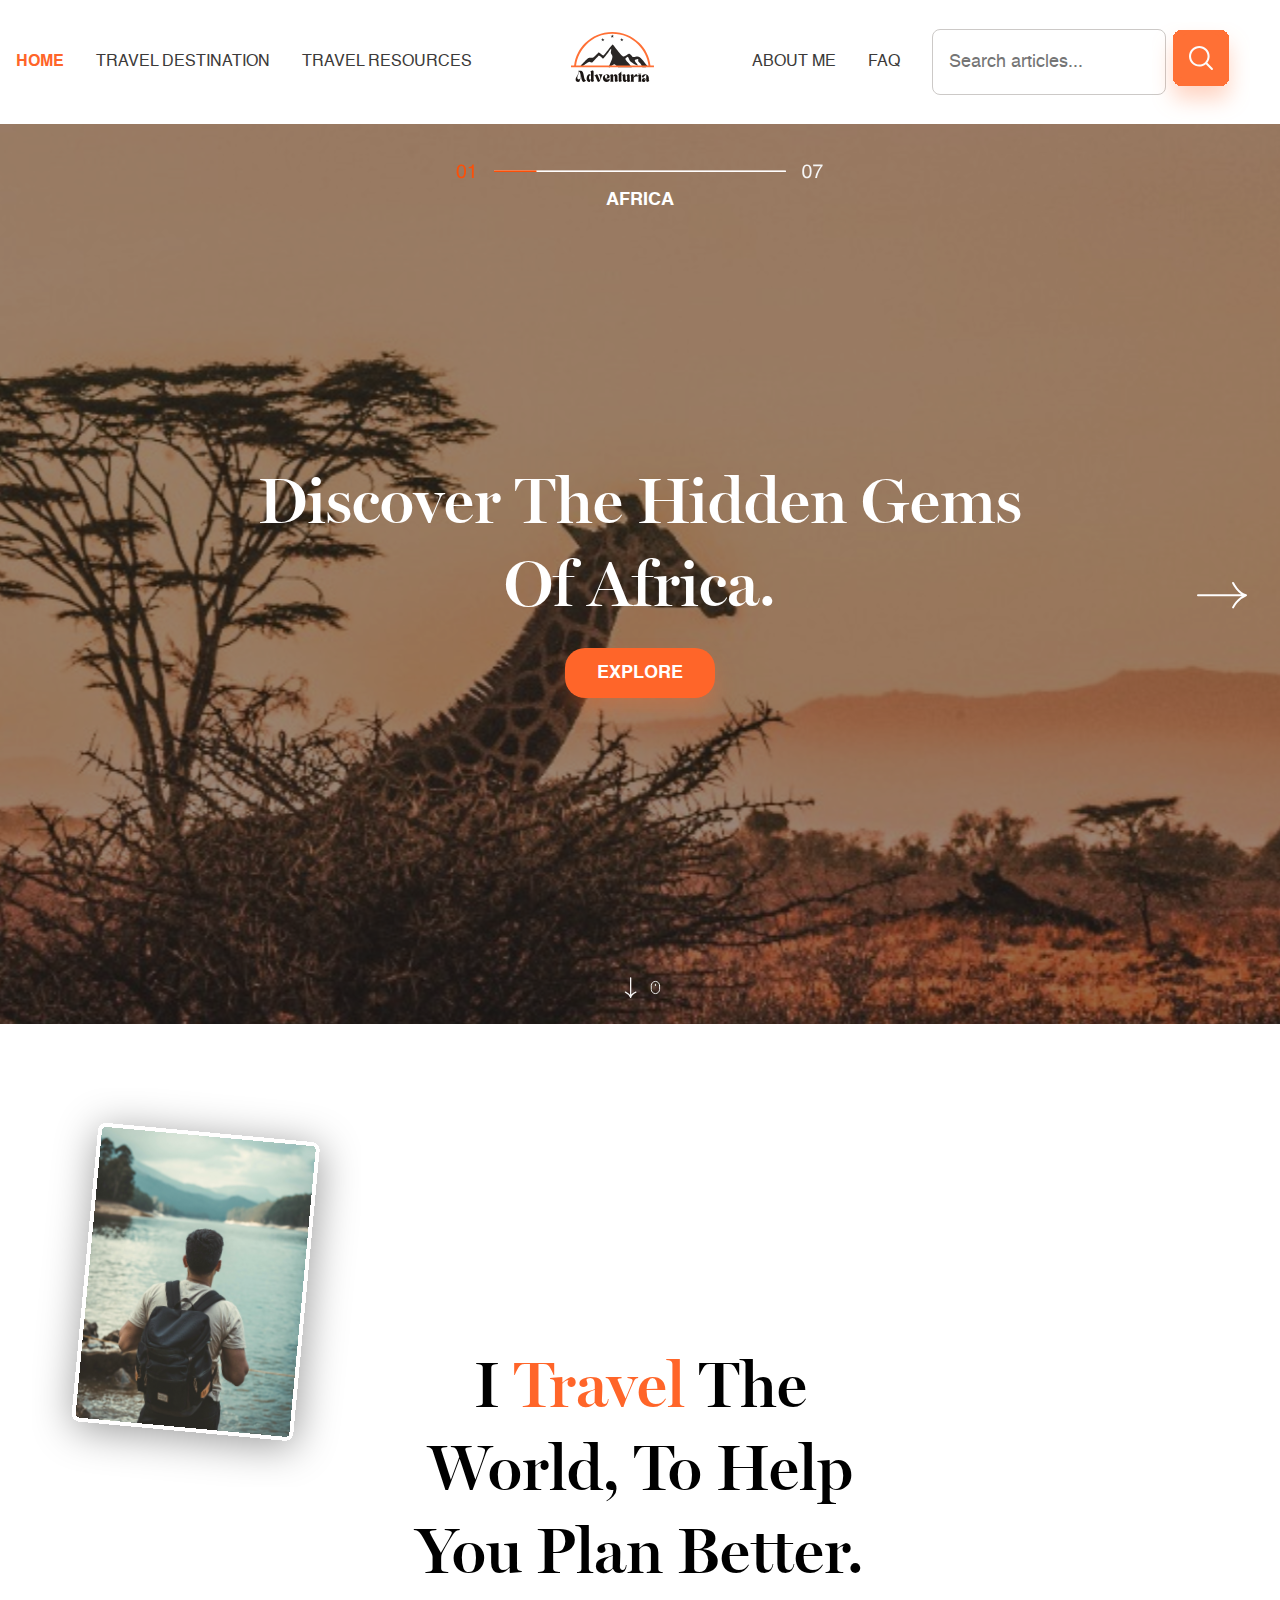
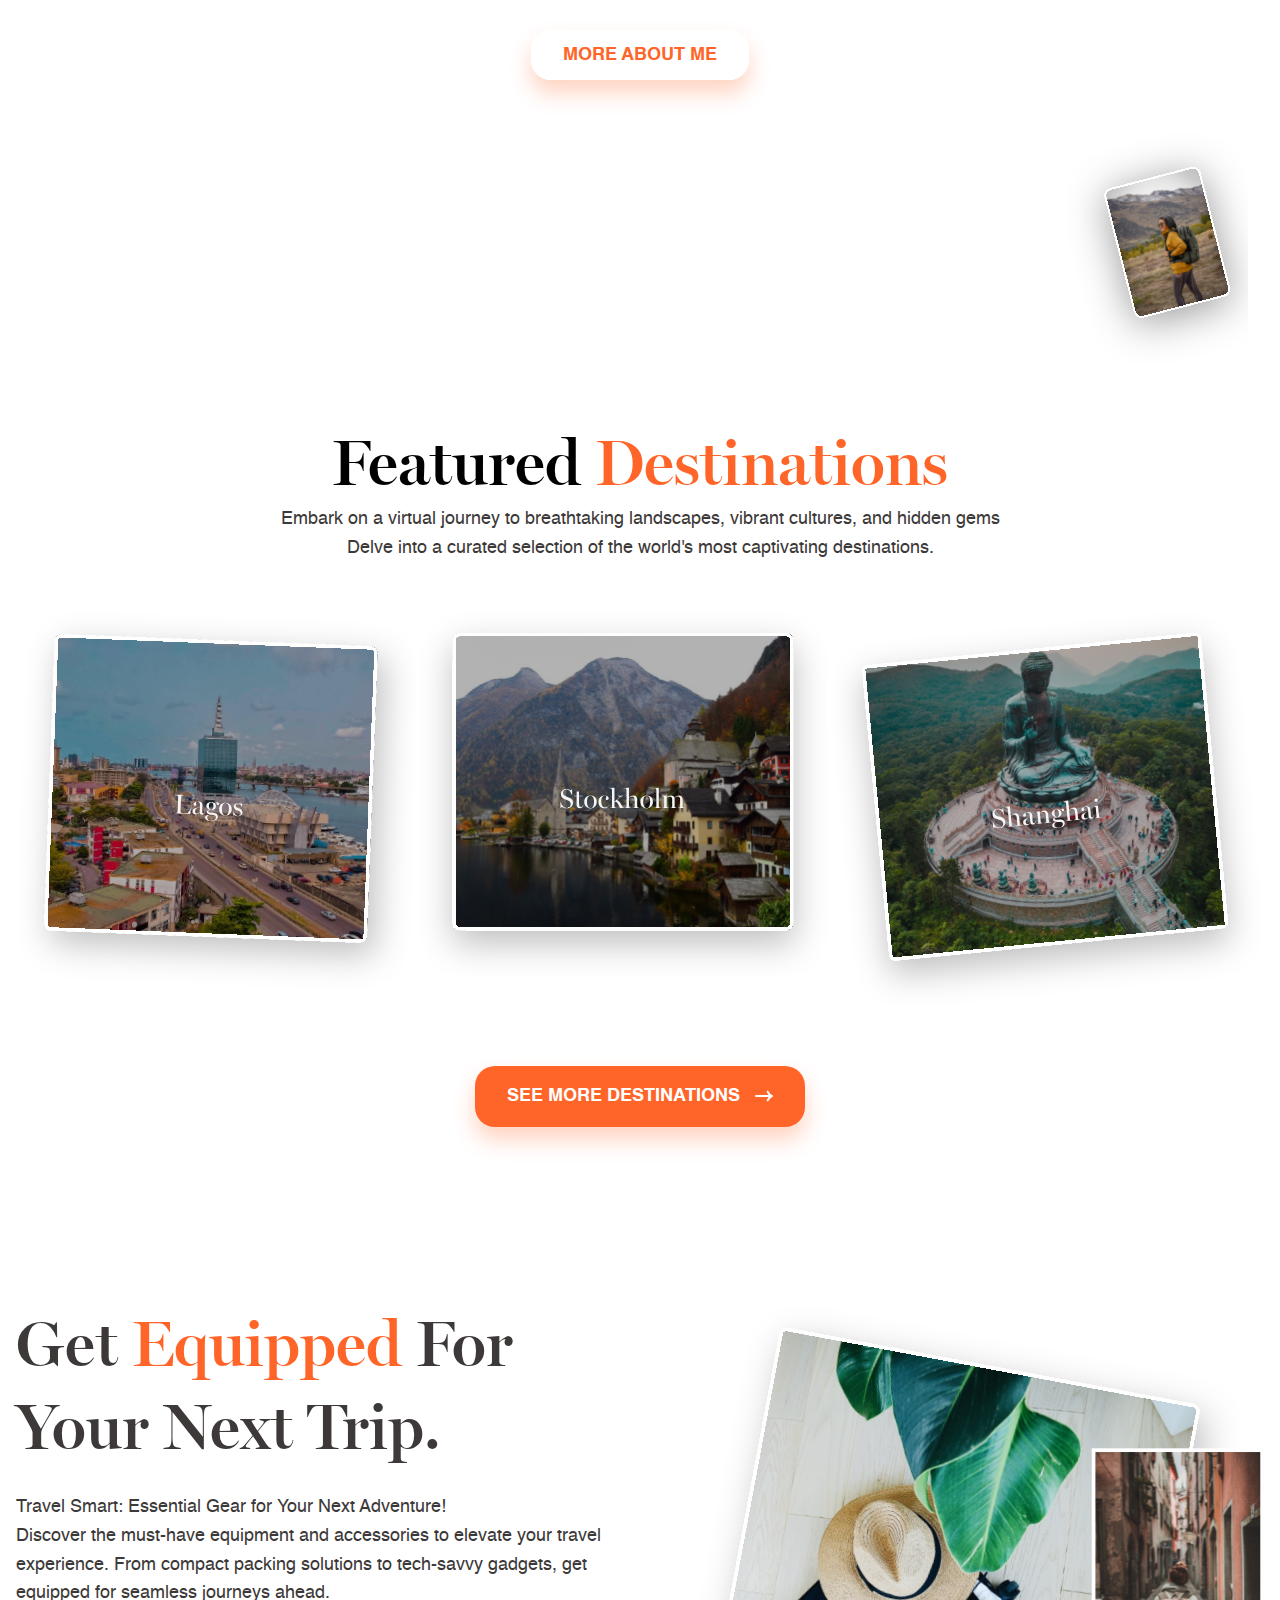
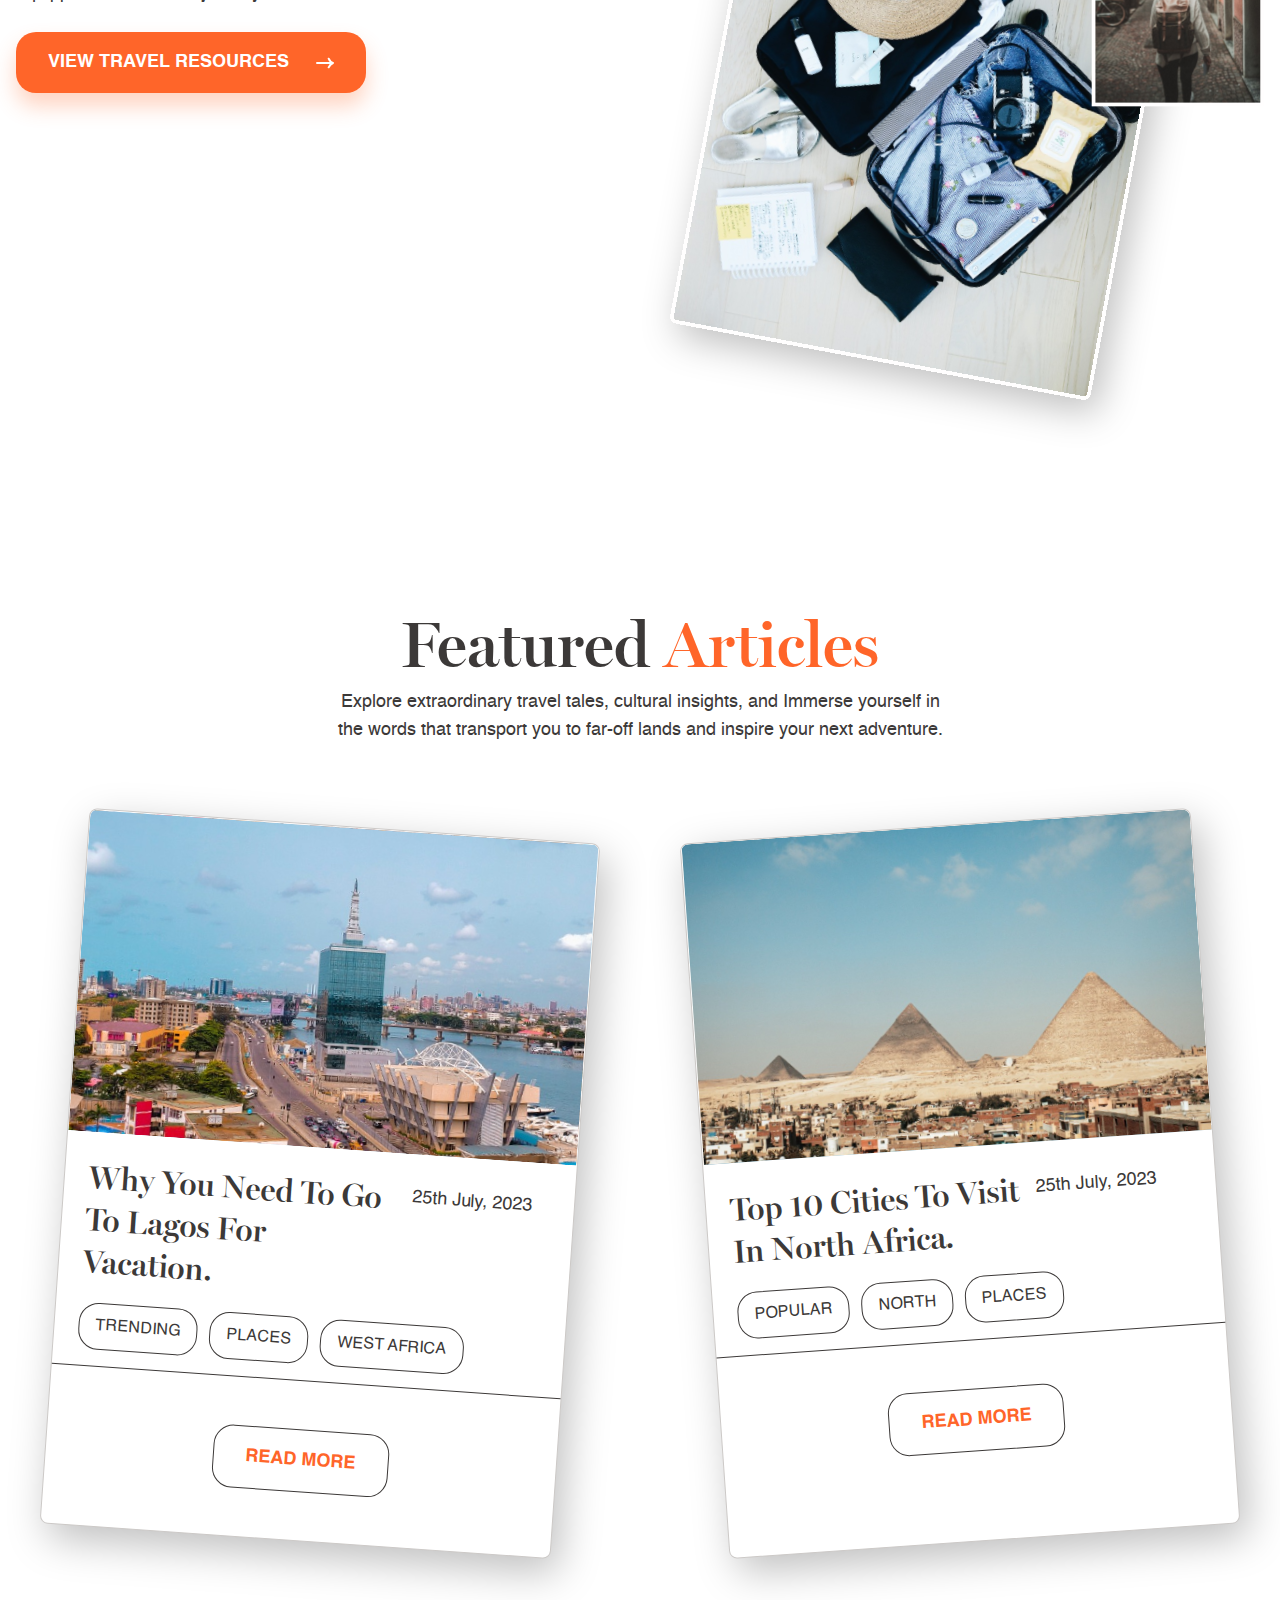
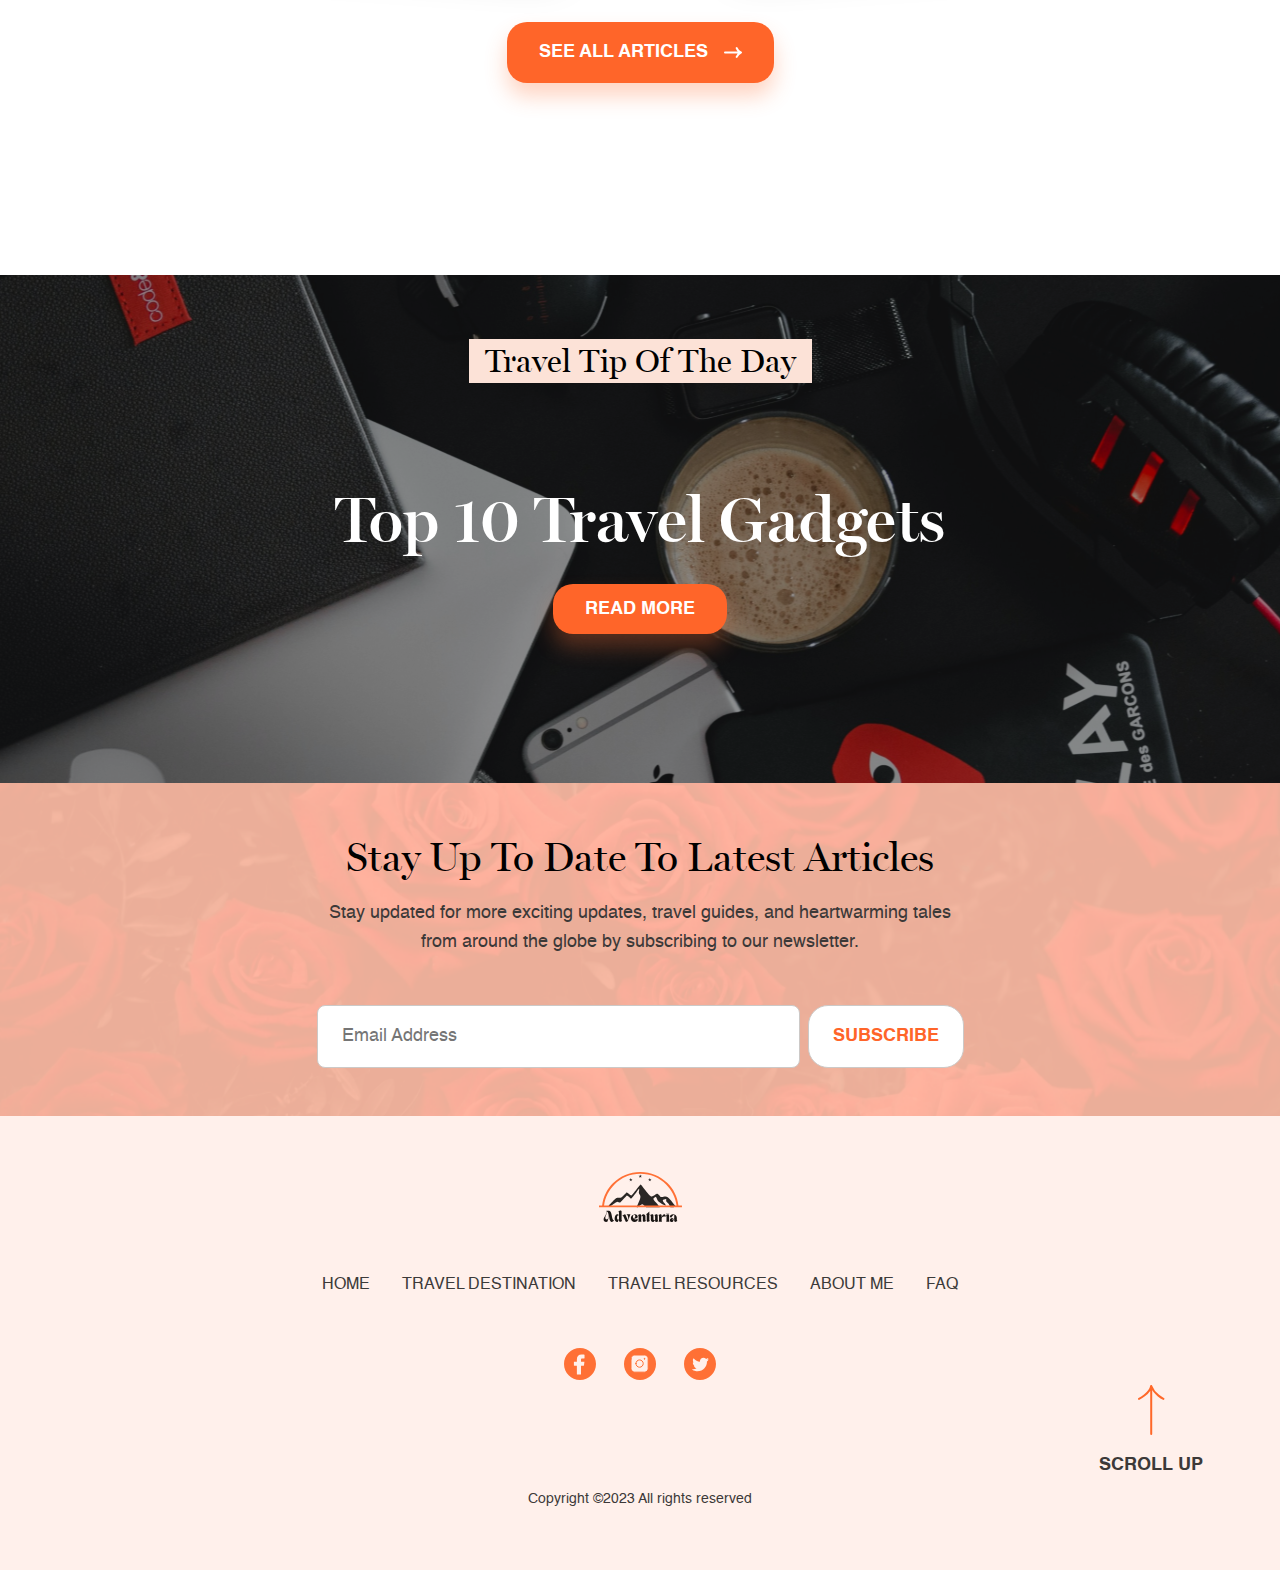
==== index.html @ 14002f9e "Add javascriot for mobile nav toggle functionality" ====
<!DOCTYPE html>
<html lang="en">

<head>
  <meta charset="UTF-8">
  <meta name="viewport" content="width=device-width, initial-scale=1.0">
  <title>Adventuria | Home</title>
  <link rel="shortcut icon" href="./images/adventuria-logo.svg" type="image/x-icon">
  <link rel="stylesheet" href="https://cdn.jsdelivr.net/npm/swiper@10/swiper-bundle.min.css" />
  <link rel="stylesheet" href="index.css">
</head>

<body>
  <header id="header" class="header">
    <div class="container">
      <nav class="header__nav flex" data-visible="false">
        <ul class="flex">
          <li>
            <a class="current" href="index.html">Home</a>
          </li>
          <li>
            <a href="destination.html">Travel Destination</a>
          </li>
          <li>
            <a href="resource.html">Travel Resources</a>
          </li>
        </ul>
        <div>
          <a href="index.html">
            <img src="./images/adventuria-logo.svg" alt="">
          </a>
        </div>
        <ul class="flex">
          <li>
            <a href="about-me.html">About Me</a>
          </li>
          <li>
            <a href="faq.html">Faq</a>
          </li>
          <form class="header__form flex">
            <input type="text" placeholder="Search articles...">
            <button>
              <img src="./images/search-icon.svg" alt="">
            </button>
          </form>
        </ul>
      </nav>
      <nav class="mobile-nav flex">
        <img src="./images/adventuria-logo.svg" alt="Adventuria logo">
        <ul>
          <li>
            <a class="current" href="index.html">Home</a>
          </li>
        </ul>
        <button class="mobile-nav__toggle" aria-expanded="false">
          <span></span>
          <span></span>
        </button>
      </nav>
    </div>
  </header>

  <main>
    <section class="hero">
      <div class="swiper mySwiper">
        <div class="swiper-wrapper">
          <div class="swiper-slide africa">
            <div class="container">
              <div class="progress-bar">
                <img src="./images/progress-bar-africa.svg" alt="">
                <p>Africa</p>
              </div>
              <div class="hero__text">
                <h1>Discover The Hidden Gems Of Africa.</h1>
                <a href="africa.html" class="btn">Explore</a>
              </div>
              <div class="mouse-scroll">
                <button>
                  <a href="#about"><img src="./images/mouse-scroll.svg" alt=""></a>
                </button>
              </div>
            </div>
          </div>
          <div class="swiper-slide europe">
            <div class="container">
              <div class="progress-bar">
                <img src="./images/progress-bar-europe.svg" alt="">
                <p>Europe</p>
              </div>
              <div class="hero__text">
                <h1>Immerse Yourself In the Beauty Of Europe.</h1>
                <a href="africa.html" class="btn">Explore</a>
              </div>
              <div class="mouse-scroll">
                <button>
                  <a href="#about"><img src="./images/mouse-scroll.svg" alt=""></a>
                </button>
              </div>
            </div>
          </div>
          <div class="swiper-slide asia">
            <div class="container">
              <div class="progress-bar">
                <img src="./images/progress-bar-asia.svg" alt="">
                <p>Asia</p>
              </div>
              <div class="hero__text">
                <h1>Unravel The Extravaganza Of Asia.</h1>
                <a href="africa.html" class="btn">Explore</a>
              </div>
              <div class="mouse-scroll">
                <button>
                  <a href="#about"><img src="./images/mouse-scroll.svg" alt=""></a>
                </button>
              </div>
            </div>
          </div>
          <div class="swiper-slide antartica">
            <div class="container">
              <div class="progress-bar">
                <img src="./images/progress-bar-antartica.svg" alt="">
                <p>Antartica</p>
              </div>
              <div class="hero__text">
                <h1>Explore Beyond The Ice Glaciers Of Antartica. </h1>
                <a href="africa.html" class="btn">Explore</a>
              </div>
              <div class="mouse-scroll">
                <button>
                  <a href="#about"><img src="./images/mouse-scroll.svg" alt=""></a>
                </button>
              </div>
            </div>
          </div>
          <div class="swiper-slide oceania">
            <div class="container">
              <div class="progress-bar">
                <img src="./images/progress-bar-oceania.svg" alt="">
                <p>Oceania</p>
              </div>
              <div class="hero__text">
                <h1>Oceania: Where Nature's Majesty Meets Indigenous Spirit</h1>
                <a href="africa.html" class="btn">Explore</a>
              </div>
              <div class="mouse-scroll">
                <button>
                  <a href="#about"><img src="./images/mouse-scroll.svg" alt=""></a>
                </button>
              </div>
            </div>
          </div>
          <div class="swiper-slide south-america">
            <div class="container">
              <div class="progress-bar">
                <img src="./images/progress-bar-south-america.svg" alt="">
                <p>South America</p>
              </div>
              <div class="hero__text">
                <h1>Relive The Ancient Legacies Of South America.</h1>
                <a href="africa.html" class="btn">Explore</a>
              </div>
              <div class="mouse-scroll">
                <button>
                  <a href="#about"><img src="./images/mouse-scroll.svg" alt=""></a>
                </button>
              </div>
            </div>
          </div>
          <div class="swiper-slide north-america">
            <div class="container">
              <div class="progress-bar">
                <img src="./images/progress-bar-north-america.svg" alt="">
                <p>North America</p>
              </div>
              <div class="hero__text">
                <h1>North America: Where Dreams Take Flight</h1>
                <a href="africa.html" class="btn">Explore</a>
              </div>
              <div class="mouse-scroll">
                <button>
                  <a href="#about"><img src="./images/mouse-scroll.svg" alt=""></a>
                </button>
              </div>
            </div>
          </div>
        </div>
        <div class="swiper-button-next">
          <picture>
            <source media='(max-width: 768px)'
                    srcset='./images/swiper-next-mobile.svg'/>
            <img src='./images/swiper-next.svg'/>
          </picture>
        </div>
        <div class="swiper-button-prev">
          <picture>
            <source media='(max-width: 768px)'
                    srcset='./images/swiper-previous-mobile.svg'/>
            <img src='./images/swiper-previous.svg'/>
          </picture>
        </div>
      </div>
    </section>

    <section class="shared-bg">
      <section id="about" class="about">
        <div class="container">
          <div class="about__text">
            <h2 class="fs-xlarge">I <span class="clr-primary">Travel</span> The World, To Help You Plan Better.</h2>
            <a class="about__button" href="about-me.html">More About Me</a>
          </div>
          <div class="about__img">
            <picture class="traveler-boy">
              <source media='(max-width: 768px)'
                      srcset='./images/traveler-boy-mobile.svg'/>
              <img src='./images/traveler-boy.svg'/>
            </picture>
            <picture class="traveler-girl">
              <source media='(max-width: 768px)'
                      srcset='./images/traveler-girl-mobile.svg'/>
              <img src='./images/traveler-girl-mobile.svg'/>
            </picture>
          </div>
        </div>
      </section>

      <section class="destinations">
        <div class="container">
          <div class="destinations__text">
            <h2>Featured <span class="clr-primary">Destinations</span></h2>
            <p>Embark on a virtual journey to breathtaking landscapes, vibrant cultures, and hidden gems<br>Delve into a curated selection of the world's most captivating destinations.</p>
          </div>
          <div class="destinations__images flex">
            <a href="#"><img src="./images/lagos-destination.svg" alt="Lagos"></a>
            <a href="#"><img src="./images/stockholm-destination.svg" alt="Stockholm"></a>
            <a href="#"><img src="./images/shanghai-destination.svg" alt="Shanghai"></a>
          </div>
          <a href="destination.html" class="btn destinations__btn flex">
            <span>See More Destinations</span>
            <img src="./images/arrow-icon.svg" alt="">
          </a>
        </div>
      </section>

      <section class="resources">
        <div class="container grid">
          <div class="resources__text">
            <h2>Get <span class="clr-primary">Equipped</span> For Your Next Trip.</h2>
            <p>Travel Smart: Essential Gear for Your Next Adventure!<br>Discover the must-have equipment and accessories to elevate your travel experience. From compact packing solutions to tech-savvy gadgets, get equipped for seamless journeys ahead.</p>
            <a href="resource.html" class="btn resources__btn flex">
              <span>View Travel Resources</span>
              <img src="./images/arrow-icon.svg" alt="">
            </a>
          </div>
          <picture class="resources__image">
            <source media='(max-width: 768px)'
                    srcset='./images/travel-resources-mobile.svg'/>
            <img src='./images/travel-resources-desktop.svg'/>
          </picture>
        </div>
      </section>
      
      <section class="featured-articles">
        <div class="container">
          <div class="featured-articles__text">
            <h2 class="fs-xlarge">Featured <span class="clr-primary">Articles</span></h2>
            <p>Explore extraordinary travel tales, cultural insights, and Immerse yourself in the words that transport you to far-off lands and inspire your next adventure.</p>
          </div>
          <div class="featured-articles__articles flex">
            <article class="featured-article">
              <img src="./images/articles-lagos.svg" alt="">
              <div class="featured-article__text">
                <div class="featured-article__title flex">
                  <h3 class="fs-medium">Why You Need To Go To Lagos For Vacation.</h3>
                  <p>25th July, 2023</p>
                </div>
                <div class="featured-article__tags flex">
                  <p>Trending</p>
                  <p>Places</p>
                  <p>West Africa</p>
                </div>
              </div>
              <a href="article.html" class="btn featured-article__btn">Read More</a>
            </article>
            <article class="featured-article">
              <img src="./images/articles-north-africa.svg" alt="">
              <div class="featured-article__text">
                <div class="featured-article__title flex">
                  <h3 class="fs-medium">Top 10 Cities To Visit In North Africa.</h3>
                  <p>25th July, 2023</p>
                </div>
                <div class="featured-article__tags flex">
                  <p>Popular</p>
                  <p>North</p>
                  <p>Places</p>
                </div>
              </div>
              <a href="article.html" class="btn featured-article__btn">Read More</a>
            </article>
          </div>
          <div>
            <a href="africa.html" class="btn featured-articles__btn flex">
              <span>See All Articles</span>
              <img src="./images/arrow-icon.svg" alt="">
            </a>
          </div>
        </div>
      </section>

      <section class="travel-tips">
        <div class="container grid">
          <p class="travel-tips__callout">Travel Tip Of The Day</p>
          <div class="travel-tips__text">
            <h2 class="fs-xlarge">Top 10 Travel Gadgets</h2>
            <a href="article.html" class="btn travel-tips__btn">Read More</a>
          </div>
        </div>
      </section>
    </section>
  </main>

  <footer>
    <section class="subscribe">
      <div class="container">
        <div class="subscribe__text">
          <h2>Stay Up To Date To Latest Articles</h2>
          <p>Stay updated for more exciting updates, travel guides, and heartwarming tales from around the globe by subscribing to our newsletter.</p>
        </div>
        <form class="subscribe__form flex">
          <input type="text" placeholder="Email Address">
          <button type="submit">Subscribe</button>
        </form>
      </div>
    </section>
    <section class="footer">
      <div class="container">
        <img src="./images/adventuria-logo.svg" alt="">
        <nav class="footer__nav">
          <ul class="flex">
            <li>
              <a href="index.html">Home</a>
            </li>
            <li>
              <a href="destination.html">Travel Destination</a>
            </li>
            <li>
              <a href="resource.html">Travel Resources</a>
            </li>
            <li>
              <a href="about-me.html">About Me</a>
            </li>
            <li>
              <a href="faq.html">Faq</a>
            </li>
          </ul>
        </nav>
        <div class="footer__icons flex">
          <a target="_blank" href="https://facebook.com">
            <img src="./images/facebook-icon.svg" alt="">
          </a>
          <a target="_blank" href="https://instagram.com">
            <img src="./images/instagram-icon.svg" alt="">
          </a>
          <a target="_blank" href="https://twitter.com">
            <img src="./images/twitter-icon.svg" alt="">
          </a>
        </div>
        <p class="copyright">Copyright ©2023 All rights reserved</p>
        <div class="scroll-up">
          <a href="#header">
            <img src="./images/scroll-up-arrow.svg" alt="Scroll Up Arrow Icon">
            <p>Scroll Up</p>
          </a>
        </div>
      </div>
    </section>
  </footer>

  <script src="script.js"></script>
  <!-- Swiper JS -->
  <script src="https://cdn.jsdelivr.net/npm/swiper@10/swiper-bundle.min.js"></script>

  <!-- Initialize Swiper -->
  <script>
    const swiper = new Swiper(".mySwiper", {
      navigation: {
        nextEl: ".swiper-button-next",
        prevEl: ".swiper-button-prev",
      },
    });
  </script>
</body>

</html>
---- index.css ----
@import url(./font.css);

:root {
  --fs-xlarge: 4rem;
  --fs-large: 2.5rem;
  --fs-medium: 2rem;
  --fs-normal: 1.125rem;
  --fs-small: 1rem;
}

@media (max-width: 50em) {
  :root {
    --fs-xlarge: 2.5rem;
    --fs-large: 2rem;
    --fs-medium: 1.5rem;
    --fs-normal: 1rem;
    --fs-small: .875rem;
  }
}

*,
*::after,
*::before {
  box-sizing: border-box;
  margin: 0;
  padding: 0;
}

img,
picture,
source,
svg {
  max-width: 100%;
}

input,
button,
textarea,
select {
  font: inherit;
}

html {
  scroll-behavior: smooth;
}

button {
  border: 0;
  outline: none;
  cursor: pointer;
}

body {
  font-family: "Helvetica", sans-serif;
  font-weight: 400;
  font-size: var(--fs-normal);
  line-height: 160%;
  color: #3C3938;
  overflow-x: hidden;
}

h1,
h2,
h3 {
  font-family: "Miller", serif;
  font-weight: 500;
  line-height: 130%;
}

h1 {
  text-align: center;
  color: white;
  font-size: var(--fs-xlarge);
}

/* Utilities */
.flex {
  display: flex;
}

.grid {
  display: grid;
}

.container {
  max-width: min(1275px, 100% - 2rem);
  margin-inline: auto;
}

.fs-small {
  font-size: var(--fs-small);
}

.fs-normal {
  font-size: var(--fs-normal);
}

.fs-medium {
  font-size: var(--fs-medium);
}

.fs-large {
  font-size: var(--fs-large);
}

.fs-xlarge {
  font-size: var(--fs-xlarge);
}

.clr-primary {
  color: hsla(17, 100%, 58%, 1);
}

.btn {
  border: 0;
  outline: none;
  color: inherit;
  cursor: pointer;
  text-decoration: none;
  text-transform: uppercase;
  font-weight: 700;
  font-size: var(--fs-normal);
  border-radius: 1.25rem;
  padding: 1rem 2rem;
  box-shadow: 0px 13px 21px 0px rgba(255, 112, 53, 0.30);
}

/* Header */
.header {
  padding-block: .5rem;
  text-transform: uppercase;
}

.header__nav {
  justify-content: space-between;
  align-items: center;
}

.header__nav li {
  list-style: none;
}

.header__nav a {
  font-size: 1rem;
  text-decoration: none;
  color: hsla(15, 3%, 23%, 1);
}

.header__nav a.current {
  font-weight: bold;
  color: hsla(17, 100%, 58%, 1)
}

.header__nav ul {
  gap: 2rem;
}

.header__nav img {
  max-width: fit-content;
}

.header .flex {
  align-items: center;
}

.header__form input {
  outline: none;
  border: 1px solid #CCC9C7 ;
  border-radius: .5rem;
  padding: 1.1rem 1rem;
}

.header__form button {
  position: relative;
  top: .85rem;
  left: -0.85rem;
  border: 0;
  outline: none;
  background: transparent;
}

.mobile-nav {
  display: none;
  padding-block: 1rem;
  justify-content: space-between;
}

.mobile-nav img {
  width: 3.5rem;
}

.mobile-nav li {
  list-style: none;
}

.mobile-nav a {
  font-size: 1rem;
  text-decoration: none;
  color: hsla(15, 3%, 23%, 1);
}

.mobile-nav a.current {
  font-weight: bold;
  color: hsla(17, 100%, 58%, 1)
}

.mobile-nav__toggle {
  border: 0;
  outline: none;
  background: none;
}

.mobile-nav__toggle span {
  display: block;
  width: 2rem;
  height: .2rem;
  border-radius: .5rem;
  background-color: #1B1614;
}

.mobile-nav__toggle span:nth-child(1) {
  margin-bottom: .5rem;
}

.mobile-nav__toggle[aria-expanded="true"] span:nth-child(1) {
  transform: rotate(45deg) translate(5px, 7px);
}

.mobile-nav__toggle[aria-expanded="true"] span:nth-child(2) {
  transform: rotate(-45deg) translate(2px, -3px);
}

@media (max-width: 69em) {
  .header__form img{
    display: none;
  }
}

@media (max-width: 64em) {
  .header__nav {
    display: none;
  }

  .mobile-nav {
    display: flex;
  }
}

/* Hero */
/* Swiper */
.swiper {
  position: relative;
  width: 100%;
  height: 100vh;
  height: 100svh;
}

.swiper-slide {
  text-align: center;
  font-size: 18px;
  background: #fff;
  display: flex;
  justify-content: center;
  align-items: center;
}

.swiper-slide img {
  display: block;
  width: 100%;
  height: 100%;
  object-fit: cover;
}

.swiper-button-next,
.swiper-button-prev {
  width: 6rem;
  height: 6rem;
  display: flex;
  justify-content: center;
  align-items: center;
}

.swiper-button-next::after,
.swiper-button-prev::after {
  display: none;
}

.swiper-button-disabled {
  display: none !important;
}

.swiper-slide .container {
  padding-inline: 10%;
}

.swiper .progress-bar {
  position: absolute;
  width: 23rem;
  top: 2rem;
  left: 0;
  right: 0;
  margin: 0 auto;
  font-weight: 600;
  text-align: center;
  text-transform: uppercase;
  color: white;
}

.mouse-scroll {
  position: absolute;
  width: 3.8rem;
  bottom: 1rem;
  left: 0;
  right: 0;
  margin: 0 auto;
}

.mouse-scroll button {
  border: 0;
  outline: none;
  background: none;
}

.hero .swiper-slide {
  display: grid;
  justify-content: center;
  background-repeat: no-repeat;
  background-position: center;
  background-size: cover;
}

.hero .africa {
  background-image: url("./images/hero-africa-bg.svg");
}

.hero .europe {
  background-image: url("./images/hero-europe-bg.svg");
}

.hero .asia {
  background-image: url("./images/hero-asia-bg.svg");
}

.hero .antartica {
  background-image: url("./images/hero-antartica-bg.svg");
}

.hero .oceania {
  background-image: url("./images/hero-oceania-bg.svg");
}

.hero .south-america {
  background-image: url("./images/hero-south-america-bg.svg");
}

.hero .north-america {
  background-image: url("./images/hero-north-america-bg.svg");
}

.hero__text > *:not(:last-child) {
  margin-bottom: 2rem;
}

.hero__text a {
  text-transform: uppercase;
  font-weight: 700;
  font-size: var(--fs-normal);
  border-radius: 1.25rem;
  padding: 1rem 2rem;
  box-shadow: 0px 13px 21px 0px rgba(255, 112, 53, 0.30);
  color: white;
  background-color: hsla(17, 100%, 58%, 1);
}

@media (max-width: 50em) {
  .swiper-slide .container {
    padding-inline: 0;
  }

  .swiper-button-next,
  .swiper-button-prev {
    position: absolute;
    top: 80vh;
  }

  .swiper .progress-bar {
    width: 18rem;
  }
}

/* Shared BG */
.shared-bg {
  background-image: url("./images/shared-bg.svg");
  background-repeat: no-repeat;
  /* background-position: center; */
  background-size: cover;
}

/* About */
.about {
  position: relative;
  display: grid;
  place-items: center;
  padding-block: 20rem;
  padding-inline: 28%;
  text-align: center;
}

.about__text {
  position: relative;
  z-index: 10;
}

.about h2 {
  color: black;
  margin-bottom: 3rem;
}

.about__button {
  text-decoration: none;
  text-transform: uppercase;
  font-weight: 700;
  font-size: var(--fs-normal);
  border-radius: 1.25rem;
  padding: 1rem 2rem;
  box-shadow: 0px 13px 21px 0px rgba(255, 112, 53, 0.30);
  color: hsla(17, 100%, 58%, 1);
  background-color: white;
}

.traveler-boy,
.traveler-girl {
  position: absolute;
}

.traveler-boy {
  top: 4rem;
  left: 2rem;
}

.traveler-girl {
  bottom: 1rem;
  right: 2rem;
}

@media (max-width: 50em) {
  .about {
    padding-block: 13rem;
  }

  .about__button {
    font-size: .75rem;
  }
}

@media (max-width: 35em) {
  .about {
    padding-inline: 5%;
  }

  .traveler-boy {
    top: 21rem;
    left: .5rem;
  }

  .traveler-girl {
    bottom: .1rem;
  }
  
  .traveler-boy,
  .traveler-girl {
    width: 10rem;
  }
}

/* Destinations */
.destinations {
  padding-block: 2rem 10rem;
  text-align: center;
}

.destinations .container > *:not(:last-child){
  margin-bottom: 3rem;
}

.destinations__text h2 {
  font-size: var(--fs-xlarge);
  color: black;
}

.destinations__btn {
  justify-content: space-between;
  align-items: center;
  margin-inline: auto;
  width: 33ch;
  font-weight: 700;
  font-size: var(--fs-normal);
  border-radius: 1.25rem;
  padding: 1rem 2rem;
  box-shadow: 0px 13px 21px 0px rgba(255, 112, 53, 0.30);
  color: white;
  background-color: hsla(17, 100%, 58%, 1);
}

@media (max-width: 50em) {
  .destinations__images {
    flex-direction: column;
  }

  .destinations__btn {
    width: 38ch;
    font-size: .75rem;
  }
}

/* Travel Resources */
.resources {
  padding-block: 1rem 4rem;
}

.resources .container.grid {
  grid-template-columns: repeat(2, 1fr);
  justify-content: space-between;
}

.resources h2 {
  font-size: var(--fs-xlarge);
}

.resources__text > *:not(:last-child) {
  margin-bottom: 1.5rem;
}

.resources__btn {
  width: 35ch;
  justify-content: space-between;
  align-items: center;
  color: white;
  background-color: hsla(17, 100%, 58%, 1);
}

@media (max-width: 50em) {
  .resources {
    text-align: center;
  }

  .resources__btn {
    font-size: .75rem;
    width: 40ch;
    margin-inline: auto;
  }

  .resources .container.grid {
    grid-template-columns: 1fr;
  }
}

/* Travel Tips */
.travel-tips {
  padding-block: 4rem 10rem;
  text-align: center;
  color: white;
  background-image: url("./images/travel-tips-bg.svg");
  background-repeat: no-repeat;
  background-position: center;
  background-size: cover;
}

.travel-tips .container {
  gap: 6rem;
}

.travel-tips__text > *:not(:last-child) {
  padding-bottom: 2rem;
}

.travel-tips__btn {
  color: white;
  background-color: hsla(17, 100%, 58%, 1);
}

.travel-tips__callout {
  font-family: "Miller", serif;
  font-size: var(--fs-medium);
  width: fit-content;
  margin-inline: auto;
  padding: 0.5rem 1rem;
  color: black;
  background-color: #FCE2D7;
}

/* Featured Articles */
.featured-articles {
  margin-bottom: 12rem;
}

.featured-articles__text {
  text-align: center;
  padding-block: 5rem;
}

.featured-articles__text p {
  max-width: 62ch;
  margin-inline: auto;
}

.featured-articles__articles {
  gap: 2rem;
  flex-wrap: wrap;
  justify-content: space-around;
  margin-bottom: 5rem;
}

.featured-articles__btn {
  gap: 1rem;
  width: fit-content;
  margin-inline: auto;
  color: white;
  background-color: hsla(17, 100%, 58%, 1);
}

.featured-article {
  padding-bottom: 3rem;
  border-radius: .5rem;
  width: 32rem;
  min-width: 20.875rem;
  max-width: 56.25rem;
  background-color: white;
  border: 1px solid #CCC9C7;
  box-shadow: 8px 14px 40px 0px rgba(0, 0, 0, 0.25);
}

.featured-article:nth-child(1) {
  transform: rotate(4deg);
}

.featured-article:nth-child(2) {
  transform: rotate(-4deg);
}

.featured-article img {
  border-top-left-radius: inherit;
  border-top-right-radius: inherit;
}

.featured-article__text {
  padding: 1rem 1.5rem;
  margin-bottom: 3rem;
  border-bottom: 1px solid #3C3938;
}

.featured-article__title {
  justify-content: space-between;
  gap: 1rem;
}

.featured-article__title p {
  flex-basis: 60%;
}

.featured-article h3 {
  min-width: 9.375rem;
  max-width: 32.75rem;   
}

.featured-article__text p {
  margin-top: .25rem;
}

.featured-article__text > *:not(:last-child) {
  margin-bottom: 1rem;
}

.featured-article__tags {
  text-transform: uppercase;
  gap: .75rem;
}

.featured-article__tags p {
  font-size: var(--fs-small);
  padding: .5rem 1rem;
  border: 1px solid #3C3938;
  border-radius: 1.25rem;
}

.featured-article__btn {
  display: block;
  width: fit-content;
  margin-inline: auto;
  box-shadow: none;
  border: 1px solid #3C3938;
  color: hsla(17, 100%, 58%, 1);
}

@media (max-width: 73rem) {
  .featured-articles__articles {
    gap: 3rem;
  }

  .featured-article {
    max-width: 20rem;
  }

  .featured-article__title p {
    flex-basis: 110%;
  }

  .featured-article__tags p {
    font-size: .65rem;
    padding: .5rem .7rem;
  }
}

/* Footer */
footer {
  text-align: center;
}

.subscribe .container,
.footer .container {
  max-width: min(690px, 100% - 2rem);
}

.subscribe {
  padding-block: 3rem;
  background-size: cover;
  background-position: center;
  background-repeat: no-repeat;
  background-image: url(./images/subscribe-bg.png);
  background-color: hsl(15, 100%, 82%);
}

.subscribe .container {
  display: grid;
  gap: 2rem;
  place-items: center;
}

.subscribe__text {
  padding-inline: 2rem;
}

.subscribe h2 {
  font-family: "Miller", serif;
  font-weight: 400;
  font-size: var(--fs-large);
  margin-bottom: 1rem;
  color: black;
}

.subscribe__form {
  justify-content: center;
  width: 100%;
  margin-inline: auto;
  margin-top: 1rem;
  gap: .5rem;
}

.subscribe__form input {
  flex-basis: 70%;
  border: 1px solid hsl(24, 5%, 79%);
  outline: none;
  padding: 1rem 1.5rem;
  border-radius: 0.5rem;
}

.subscribe__form button {
  font-weight: 700;
  text-transform: uppercase;
  padding: 1rem 1.5rem;
  border-radius: 1.25rem;
  border: 1px solid hsl(24, 5%, 79%);
  color: hsla(17, 100%, 58%, 1);
  background: hsl(0, 100%, 100%);
}

@media (max-width: 50em) {
  .subscribe__form {
    flex-direction: column;
  }

  .subscribe__form button {
    width: 60%;
    margin-inline: auto;
  }
}

.footer {
  position: relative;
  padding-block: 3.5rem;
  background-color: hsla(16, 100%, 96%, 1);
}

.footer .container {
  display: grid;
  gap: 3rem;
  place-items: center;
}

.footer__nav ul {
  flex-wrap: wrap;
  align-items: center;
  justify-content: space-between;
}

.footer__nav li {
  list-style: none;
  text-align: center;
}

.footer__nav a {
  font-size: var(--fs-small);
  text-transform: uppercase;
  text-decoration: none;
  color: hsla(15, 3%, 23%, 1);
}

.footer__nav .flex {
  gap: 2rem;
}

.footer__icons {
  gap: 1.75rem;
  margin-bottom: 3rem;
}

.copyright {
  font-size: .875rem;
}

.scroll-up {
  position: absolute;
  bottom: 20%;
  right: 6%;
  text-transform: uppercase;
}

.scroll-up a {
  display: grid;
  gap: 1rem;
  place-items: center;
  text-decoration: none;
  color: inherit;
  font-size: var(--fs-normal);
  font-weight: 600;
}

@media (max-width: 25em) {
  .footer__nav  li:nth-child(5) {
    margin-inline: auto;
    width: 100%;
  }
}
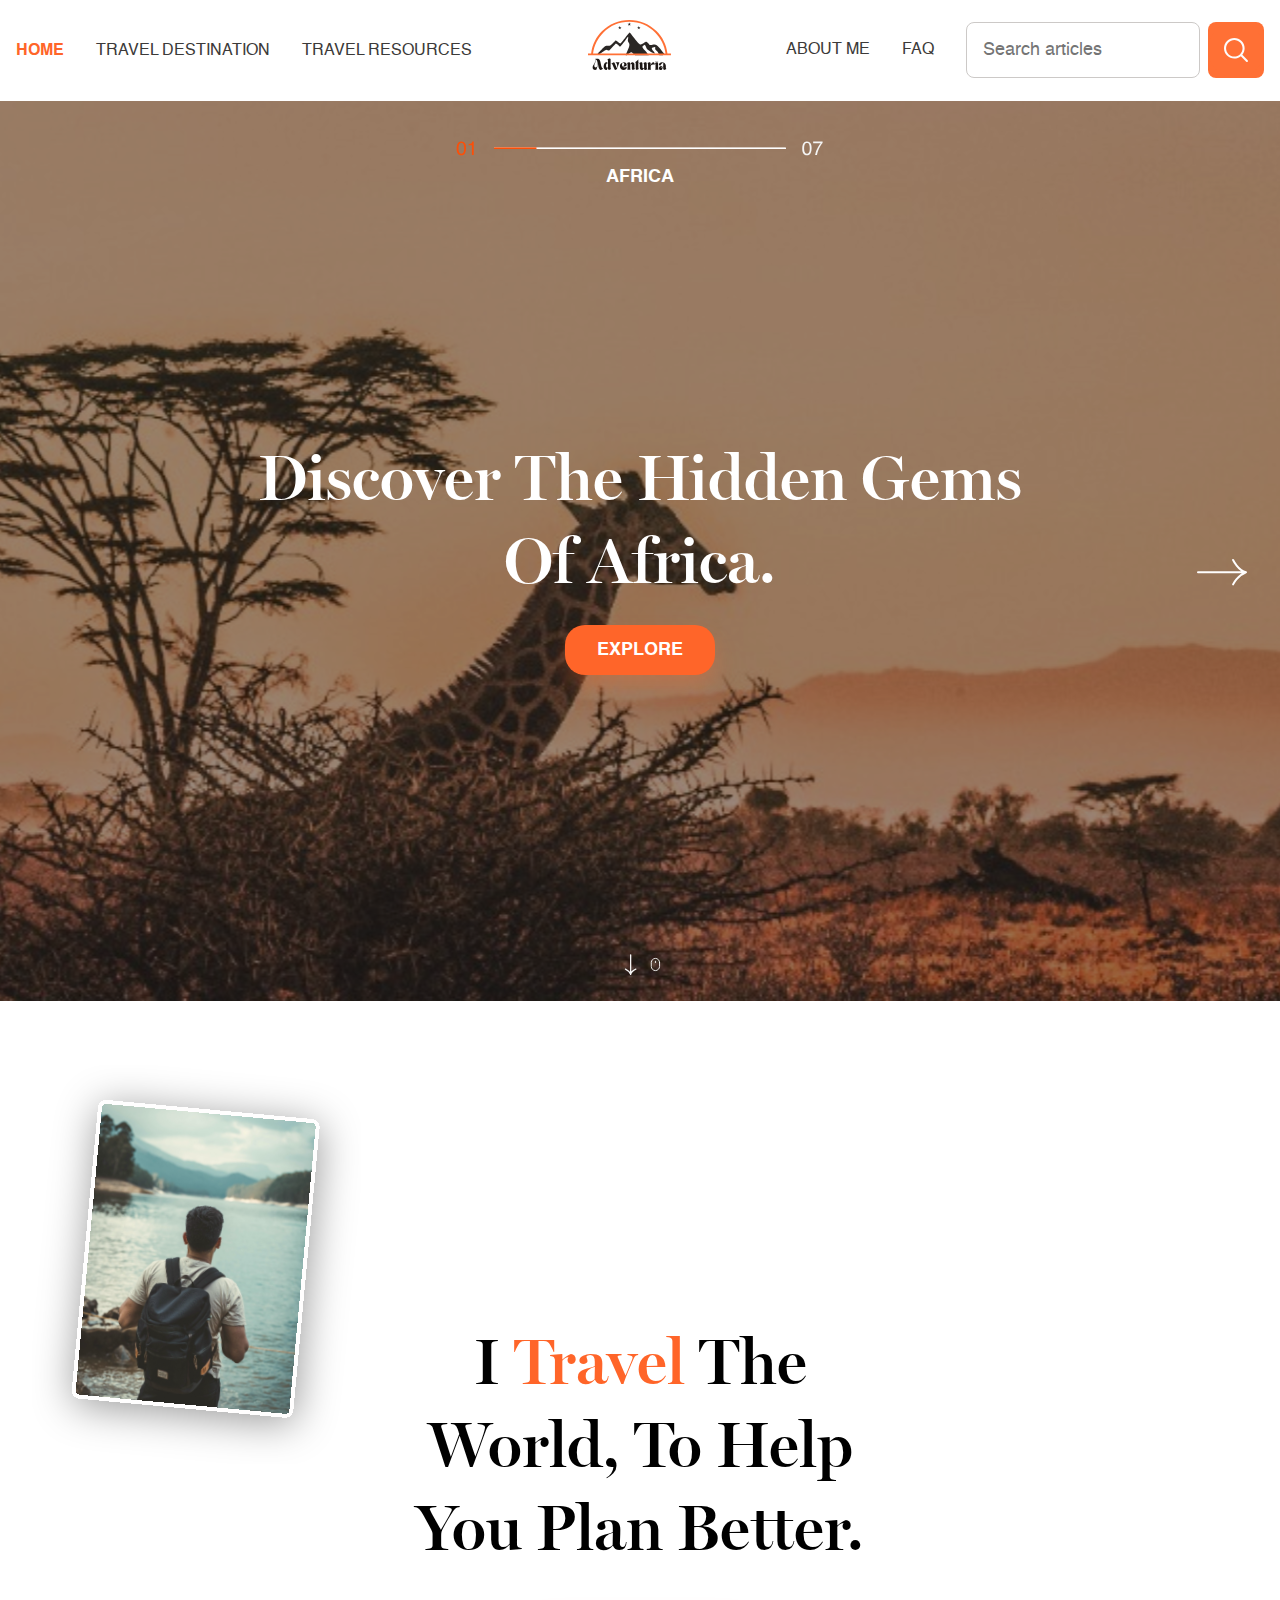
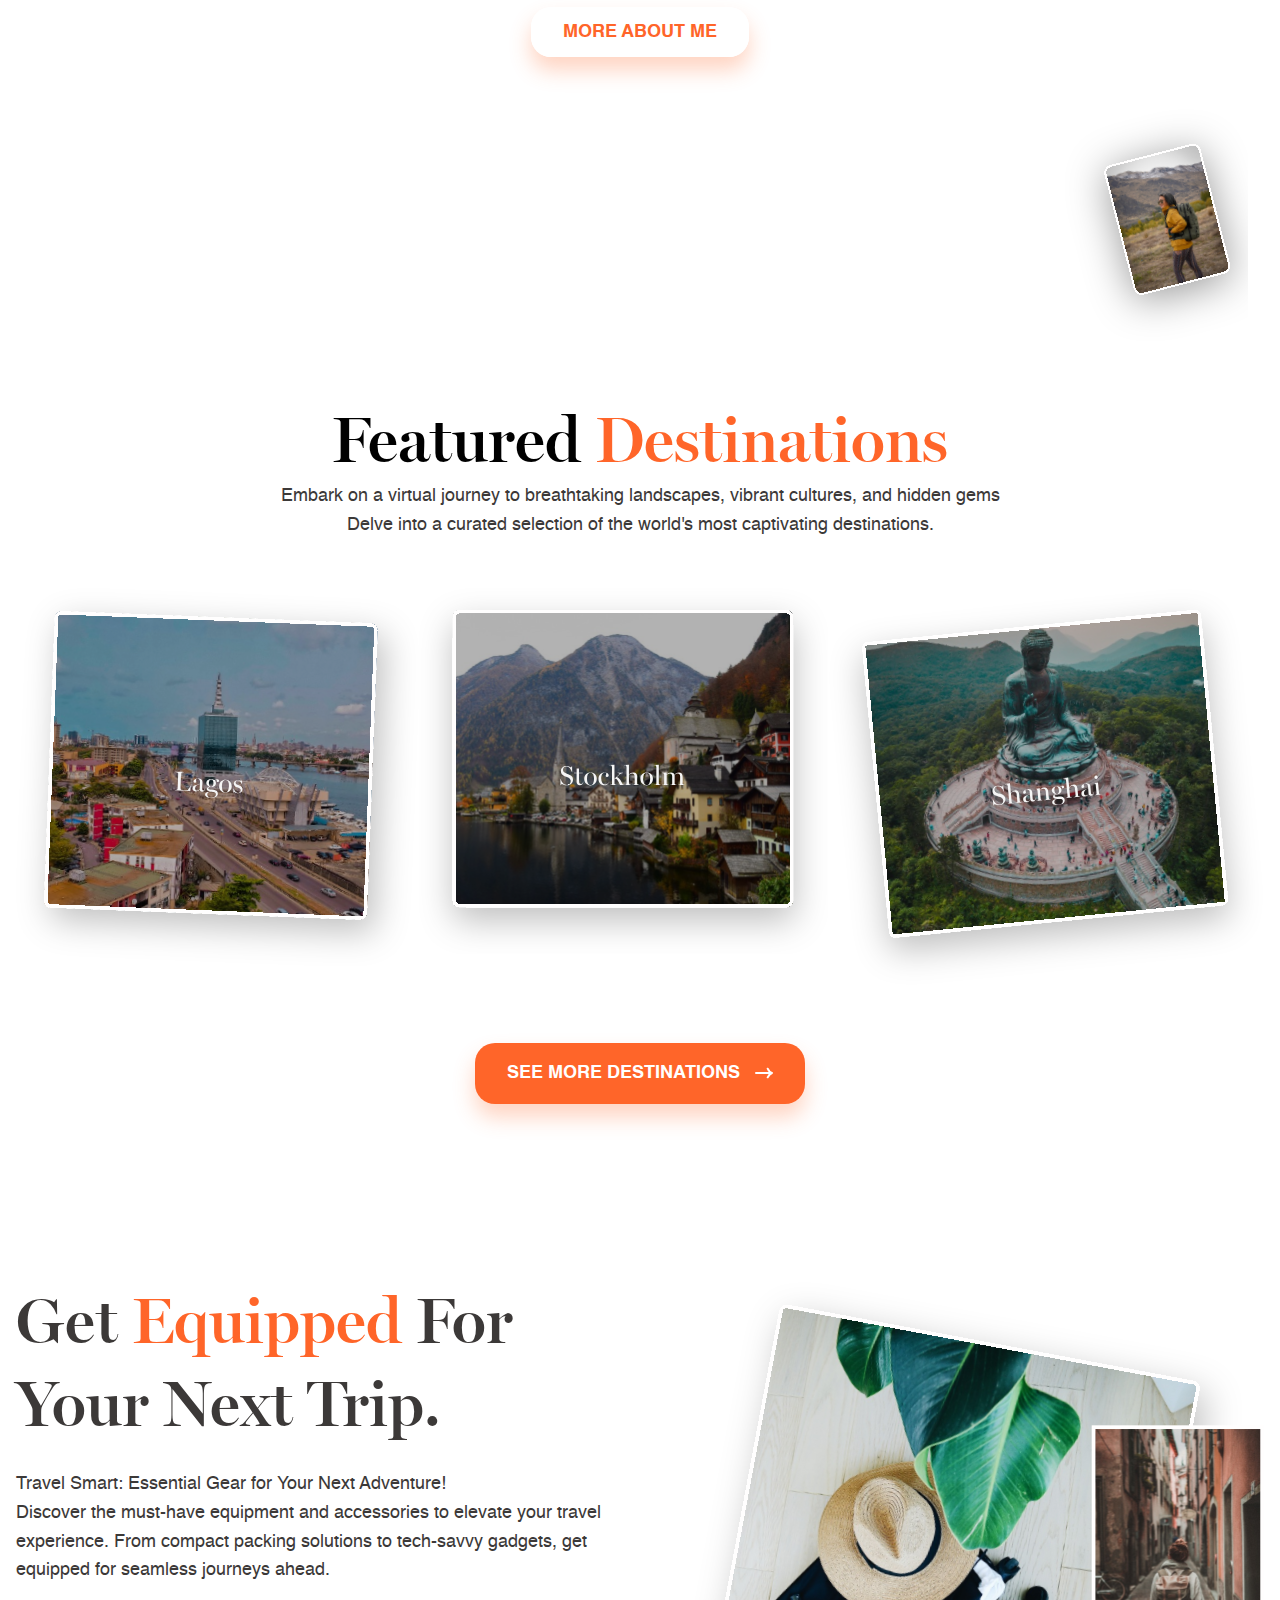
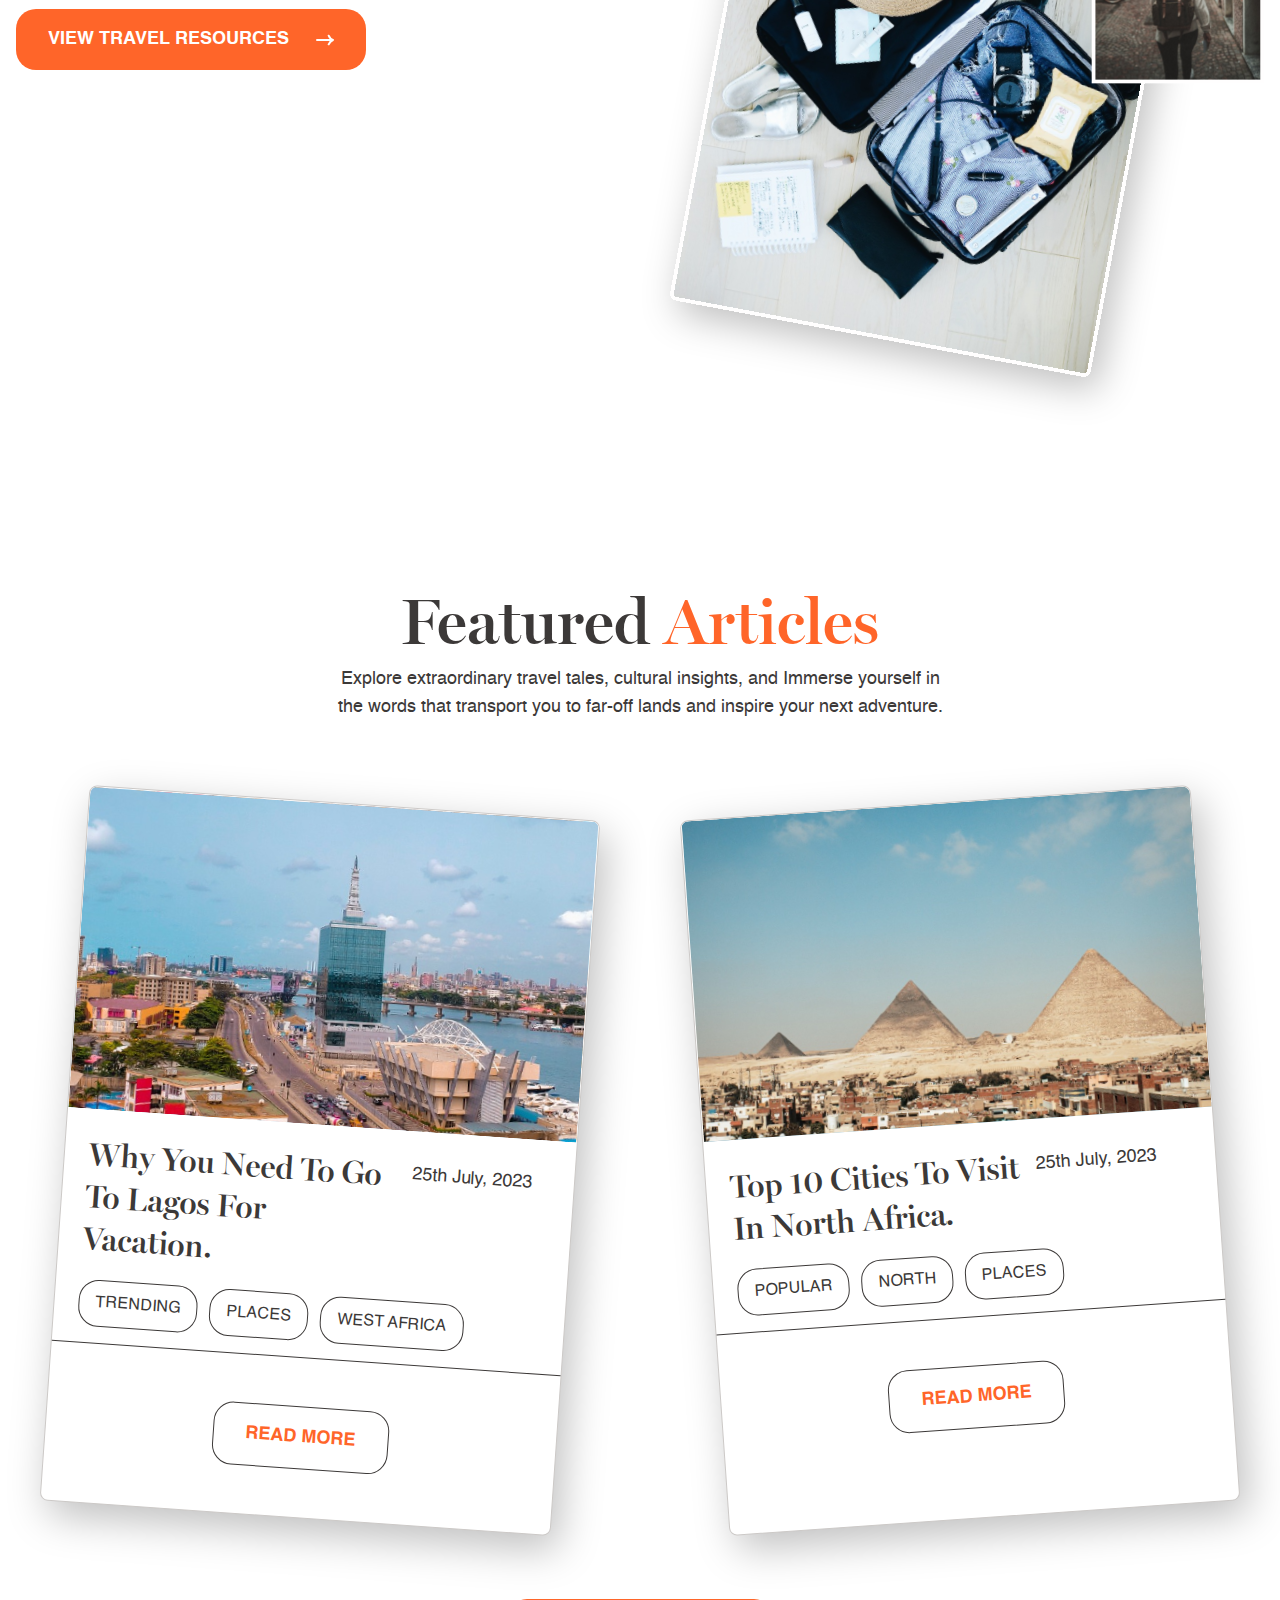
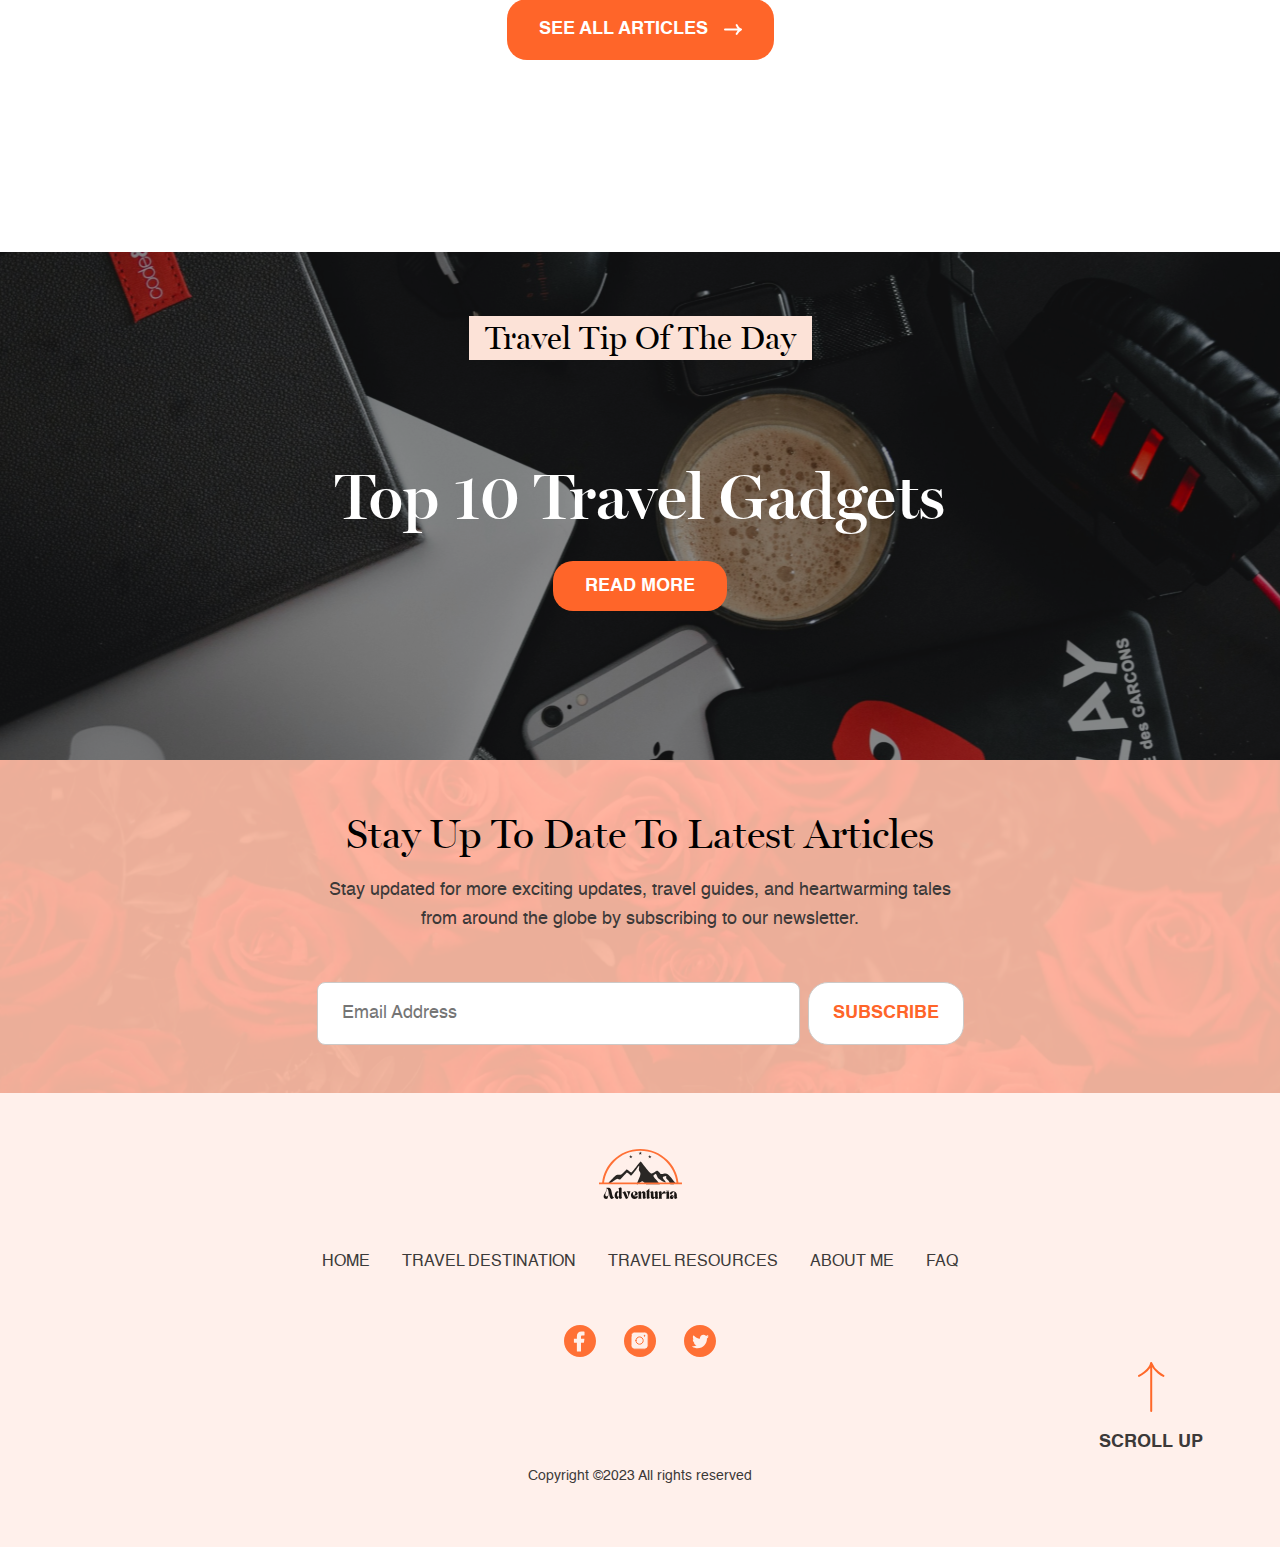
==== commit 91c4319d: "Remove ellipses from search input placeholder" ====
--- a/index.html
+++ b/index.html
@@ -38,7 +38,7 @@
             <a href="faq.html">Faq</a>
           </li>
           <form class="header__form flex">
-            <input type="text" placeholder="Search articles...">
+            <input type="text" placeholder="Search articles">
             <button>
               <img src="./images/search-icon.svg" alt="">
             </button>
--- a/index.css
+++ b/index.css
@@ -38,6 +38,7 @@
 textarea,
 select {
   font: inherit;
+  color: inherit;
 }
 
 html {
@@ -71,6 +72,16 @@
   text-align: center;
   color: white;
   font-size: var(--fs-xlarge);
+}
+
+h2 {
+  font-size: 3rem;
+}
+
+@media (max-width: 50em) {
+  h2 {
+    font-size: 2rem;
+  }
 }
 
 /* Utilities */
@@ -122,12 +133,15 @@
   font-size: var(--fs-normal);
   border-radius: 1.25rem;
   padding: 1rem 2rem;
+}
+
+.btn:hover {
   box-shadow: 0px 13px 21px 0px rgba(255, 112, 53, 0.30);
 }
 
 /* Header */
 .header {
-  padding-block: .5rem;
+  padding-block: 1.25rem;
   text-transform: uppercase;
 }
 
@@ -163,20 +177,27 @@
   align-items: center;
 }
 
+.header__form {
+  gap: .5rem;
+}
+
 .header__form input {
-  outline: none;
-  border: 1px solid #CCC9C7 ;
+  border: 1px solid #CCC9C7;
+  height: 56px;
   border-radius: .5rem;
   padding: 1.1rem 1rem;
 }
 
 .header__form button {
-  position: relative;
-  top: .85rem;
-  left: -0.85rem;
+  width: 56px;
+  height: 56px;
   border: 0;
   outline: none;
   background: transparent;
+}
+
+.header__form button:hover {
+  box-shadow: 0px 13px 21px 0px rgba(255, 112, 53, 0.30);
 }
 
 .mobile-nav {
@@ -216,6 +237,7 @@
   height: .2rem;
   border-radius: .5rem;
   background-color: #1B1614;
+  transition: transform 100ms ease-out;
 }
 
 .mobile-nav__toggle span:nth-child(1) {
@@ -227,11 +249,11 @@
 }
 
 .mobile-nav__toggle[aria-expanded="true"] span:nth-child(2) {
-  transform: rotate(-45deg) translate(2px, -3px);
+  transform: rotate(-45deg) translate(1px, -3px);
 }
 
 @media (max-width: 69em) {
-  .header__form img{
+  .header__form img {
     display: none;
   }
 }
@@ -241,8 +263,43 @@
     display: none;
   }
 
+  .header__nav[data-visible="true"] {
+    display: flex;
+    position: fixed;
+    flex-direction: column;
+    align-items: center;
+    justify-content: center;
+    gap: 2rem;
+    inset: 0;
+    background-color: white;
+    z-index: 20;
+  }
+
+  .header__nav a {
+    font-size: 1rem;
+  }
+
+  .mobile-nav__toggle[aria-expanded="true"] {
+    position: fixed;
+    right: 1rem;
+    z-index: 999;
+  }
+
+  .header__nav div,
+  .header__form {
+    display: none;
+  }
+
+  .header__nav .flex {
+    flex-direction: column;
+  }
+
   .mobile-nav {
     display: flex;
+  }
+
+  .no-scroll {
+    overflow: hidden;
   }
 }
 
@@ -357,7 +414,7 @@
   background-image: url("./images/hero-north-america-bg.svg");
 }
 
-.hero__text > *:not(:last-child) {
+.hero__text>*:not(:last-child) {
   margin-bottom: 2rem;
 }
 
@@ -466,7 +523,7 @@
   .traveler-girl {
     bottom: .1rem;
   }
-  
+
   .traveler-boy,
   .traveler-girl {
     width: 10rem;
@@ -479,7 +536,7 @@
   text-align: center;
 }
 
-.destinations .container > *:not(:last-child){
+.destinations .container>*:not(:last-child) {
   margin-bottom: 3rem;
 }
 
@@ -527,7 +584,7 @@
   font-size: var(--fs-xlarge);
 }
 
-.resources__text > *:not(:last-child) {
+.resources__text>*:not(:last-child) {
   margin-bottom: 1.5rem;
 }
 
@@ -570,7 +627,7 @@
   gap: 6rem;
 }
 
-.travel-tips__text > *:not(:last-child) {
+.travel-tips__text>*:not(:last-child) {
   padding-bottom: 2rem;
 }
 
@@ -660,14 +717,14 @@
 
 .featured-article h3 {
   min-width: 9.375rem;
-  max-width: 32.75rem;   
+  max-width: 32.75rem;
 }
 
 .featured-article__text p {
   margin-top: .25rem;
 }
 
-.featured-article__text > *:not(:last-child) {
+.featured-article__text>*:not(:last-child) {
   margin-bottom: 1rem;
 }
 
@@ -846,7 +903,7 @@
 }
 
 @media (max-width: 25em) {
-  .footer__nav  li:nth-child(5) {
+  .footer__nav li:nth-child(5) {
     margin-inline: auto;
     width: 100%;
   }
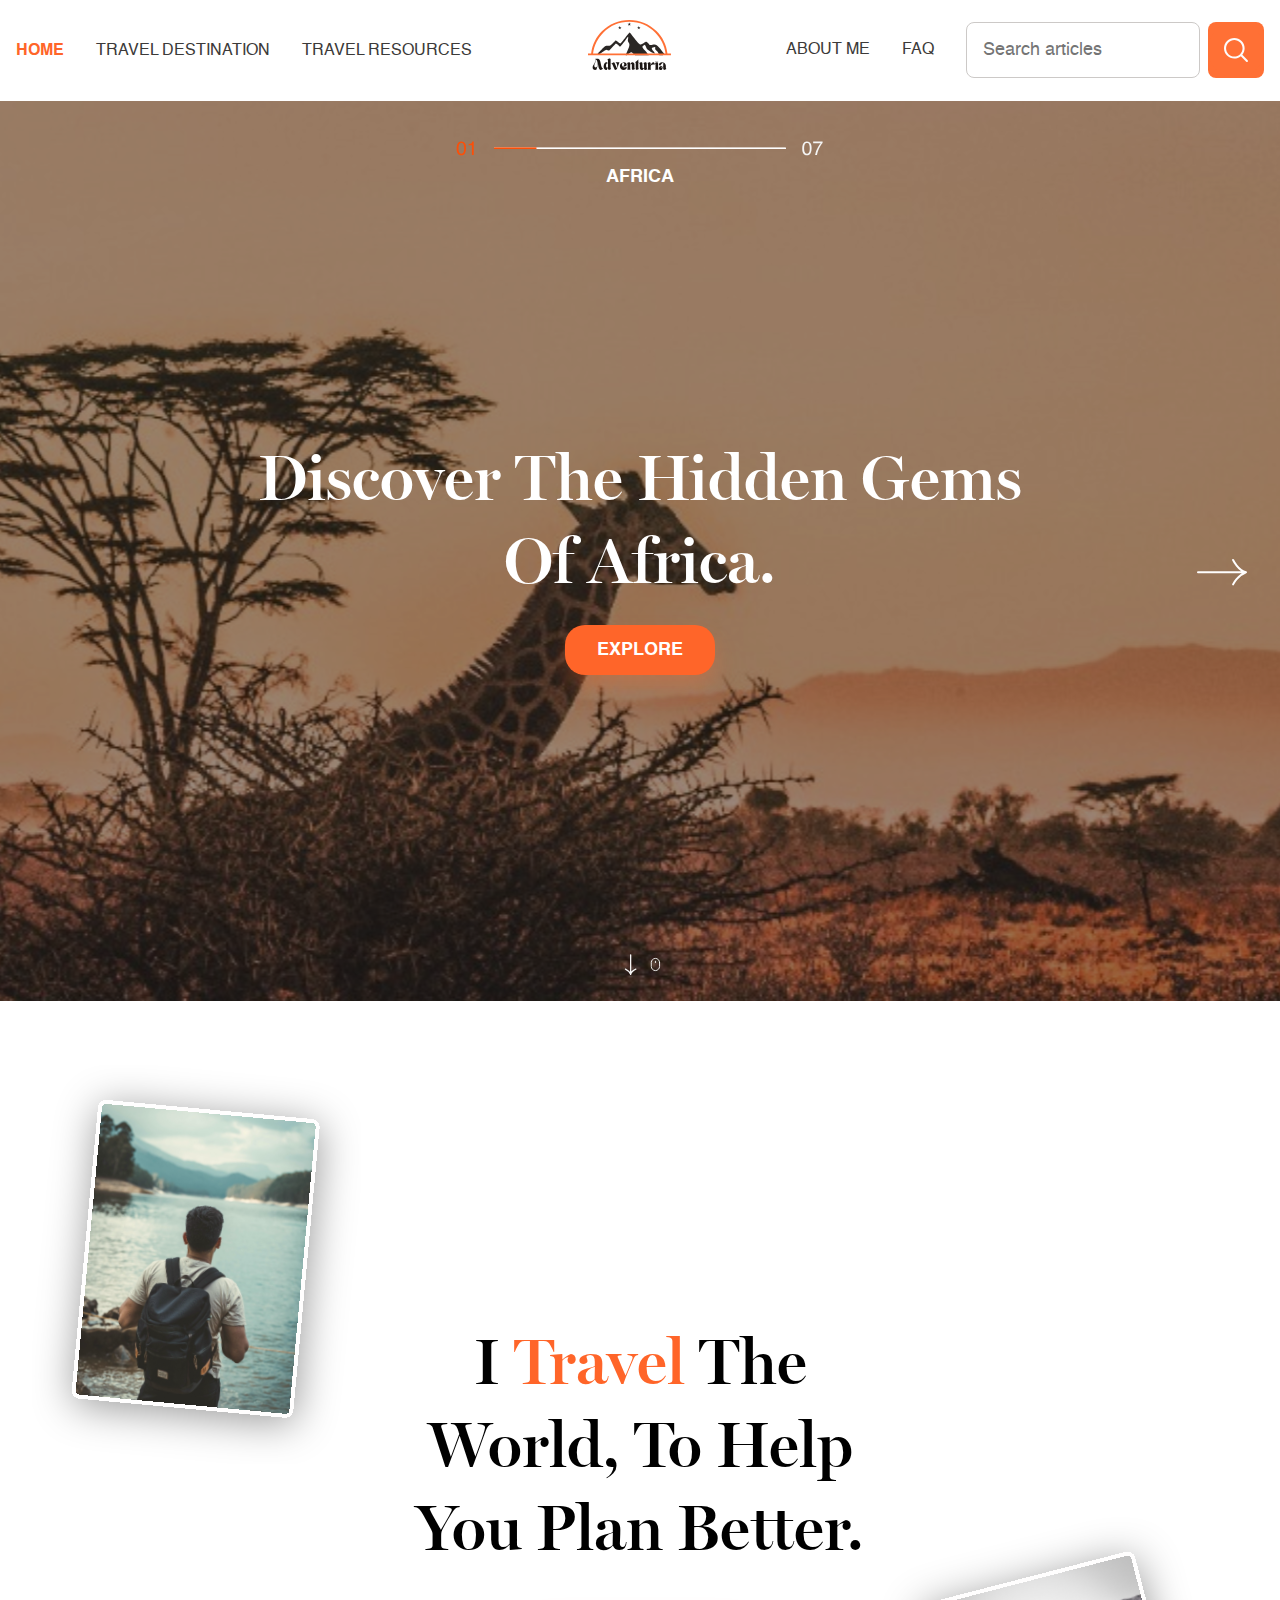
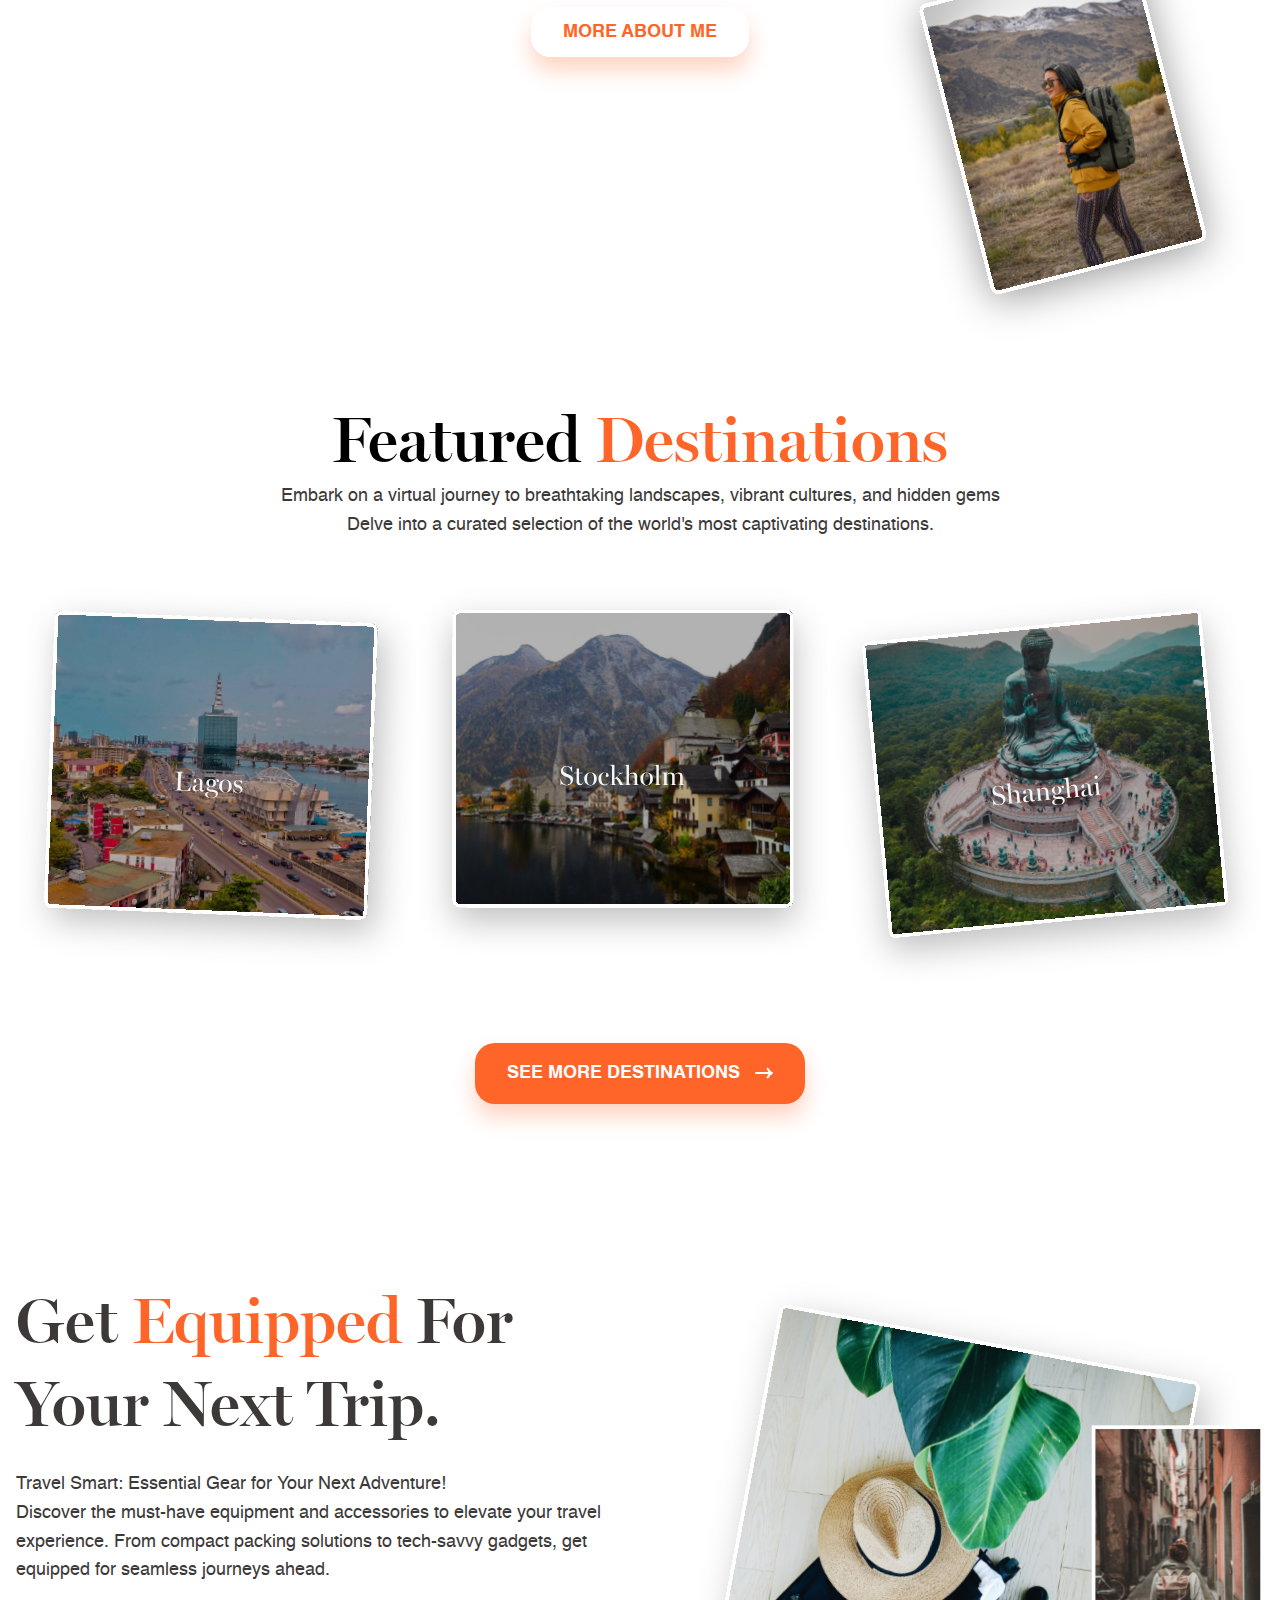
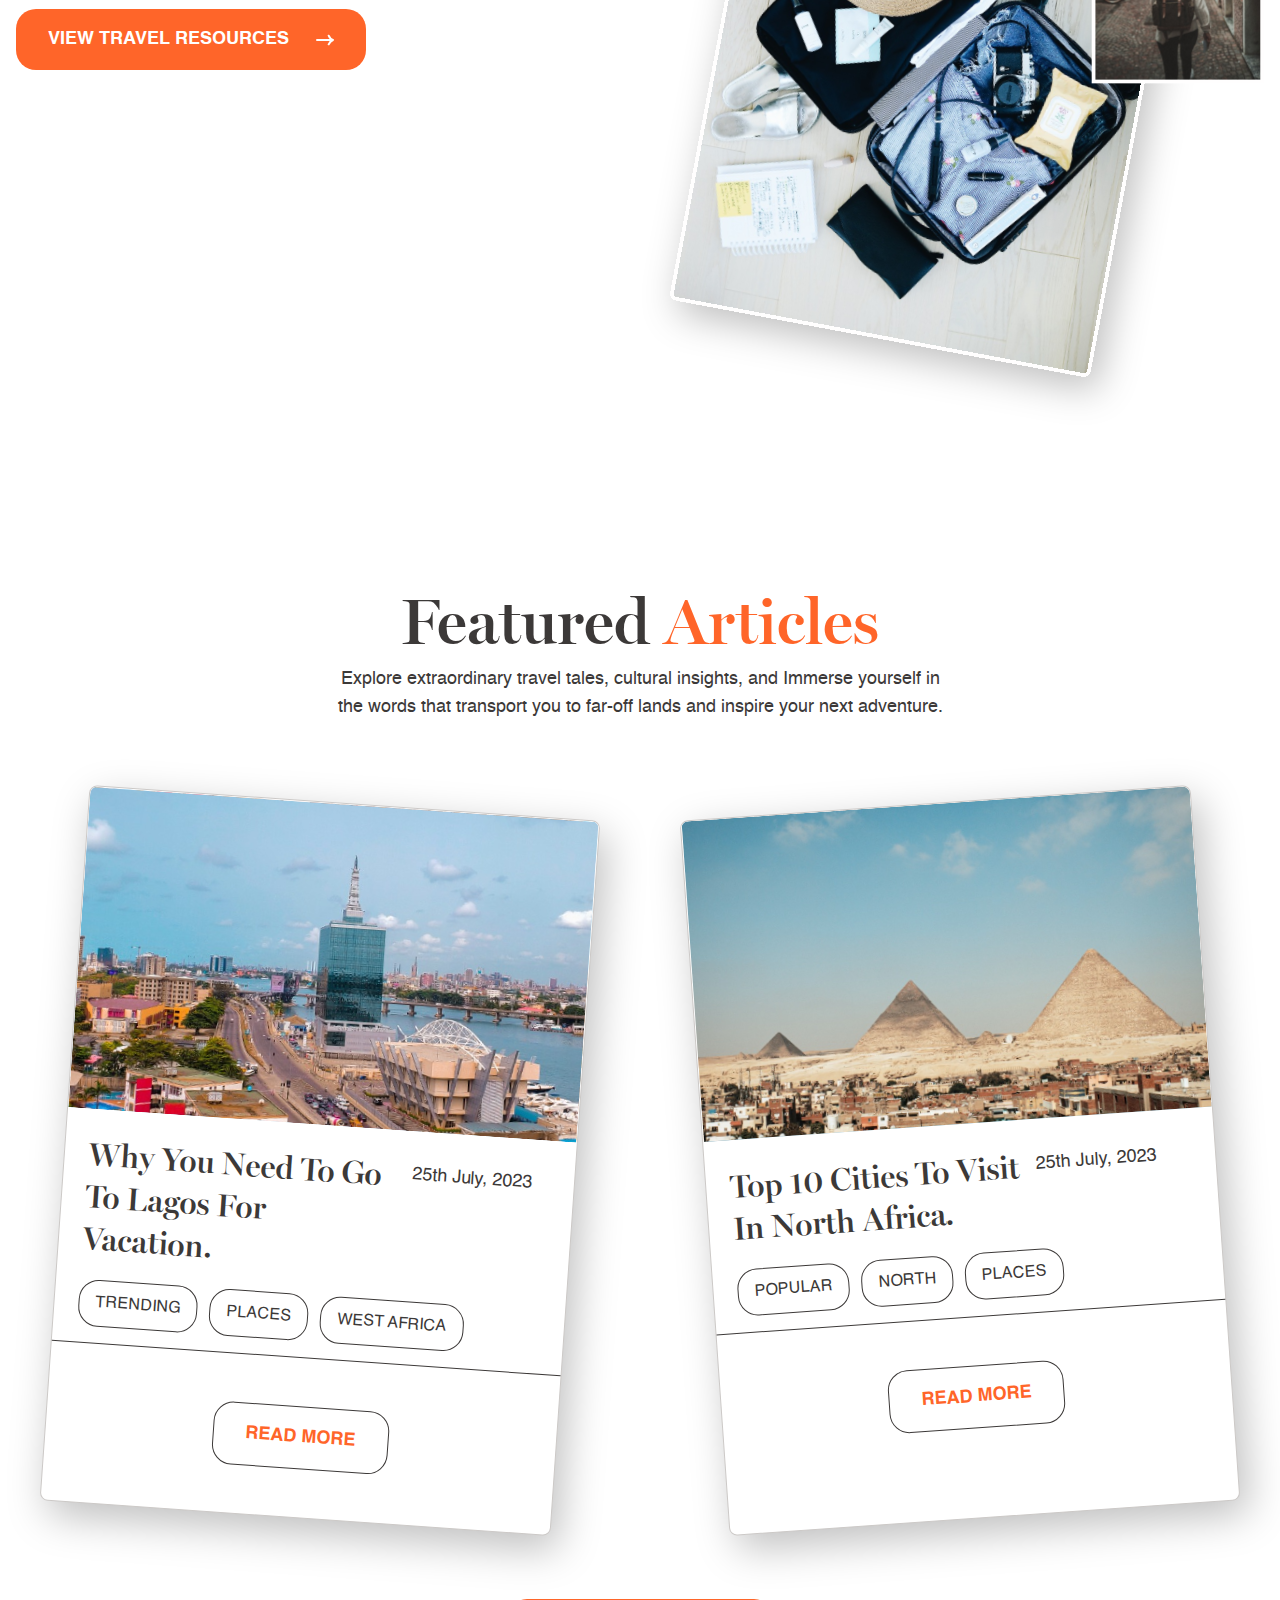
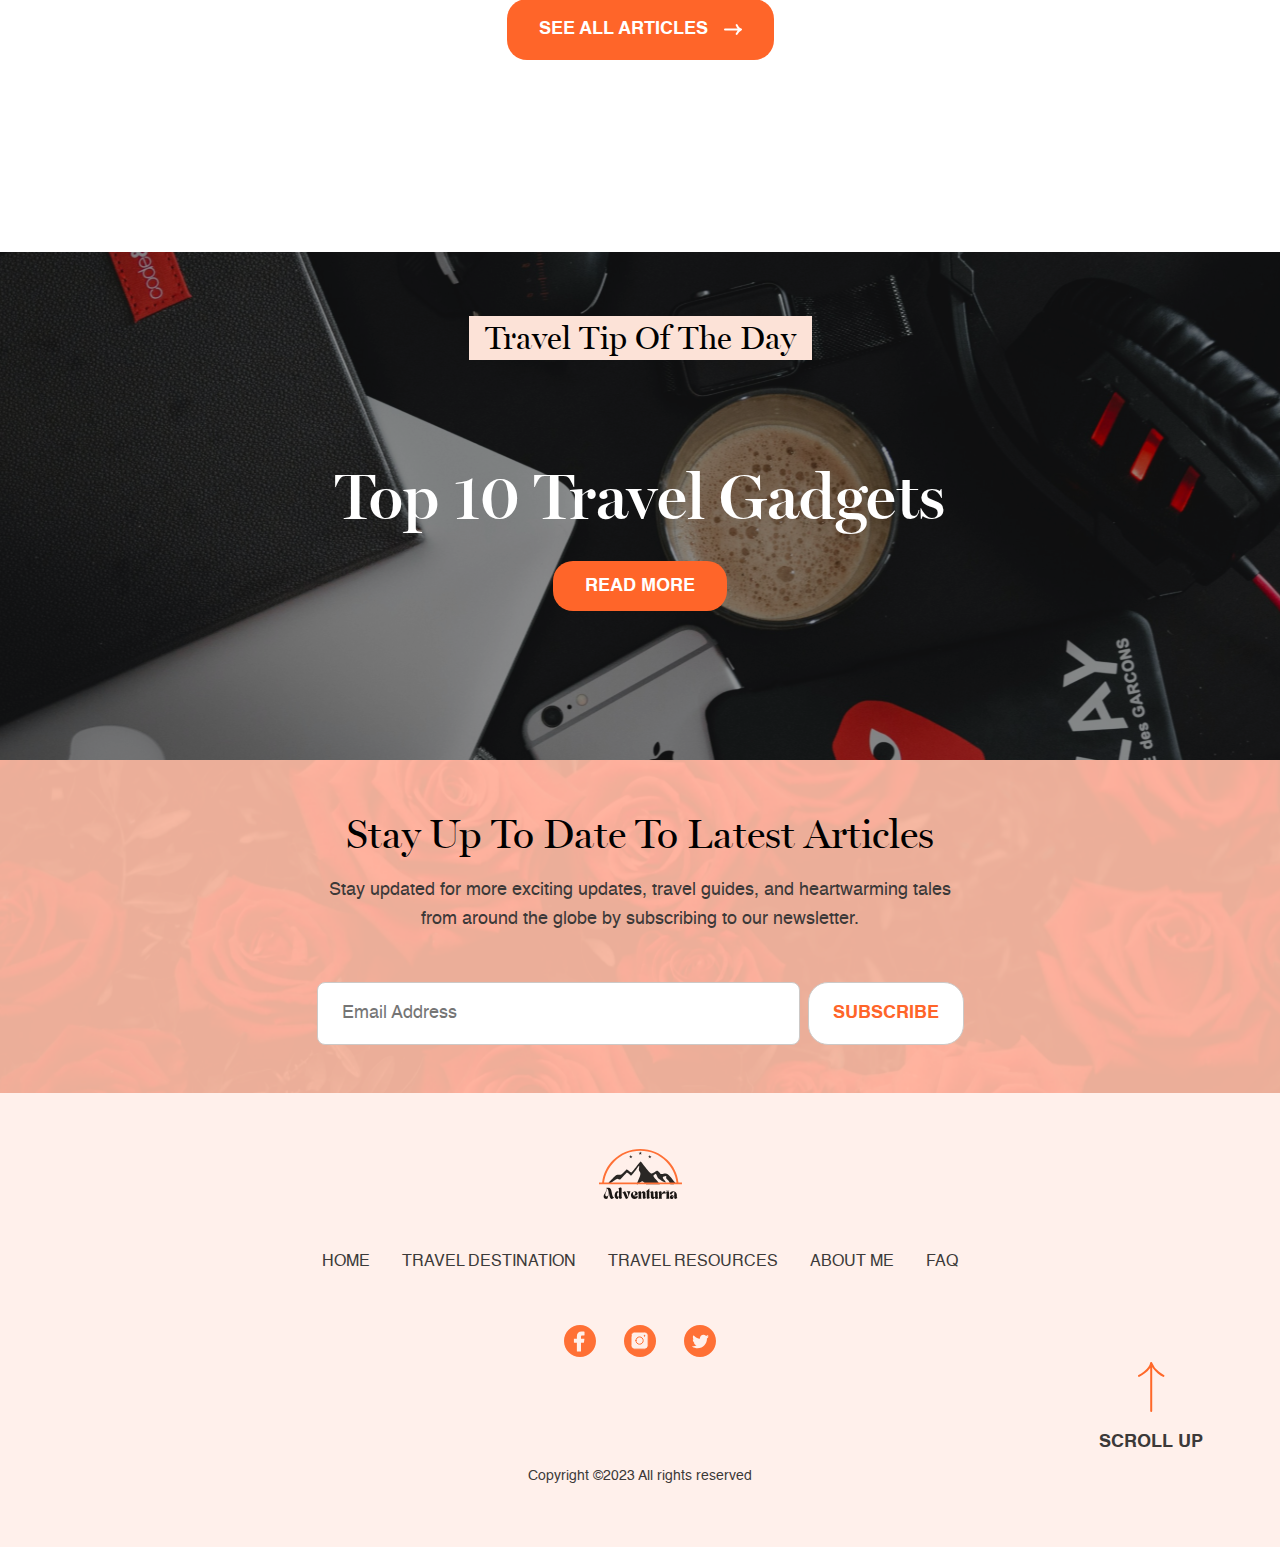
==== commit dd35957b: "Fix traveler girl image source typo error" ====
--- a/index.html
+++ b/index.html
@@ -217,7 +217,7 @@
             <picture class="traveler-girl">
               <source media='(max-width: 768px)'
                       srcset='./images/traveler-girl-mobile.svg'/>
-              <img src='./images/traveler-girl-mobile.svg'/>
+              <img src='./images/traveler-girl.svg'/>
             </picture>
           </div>
         </div>
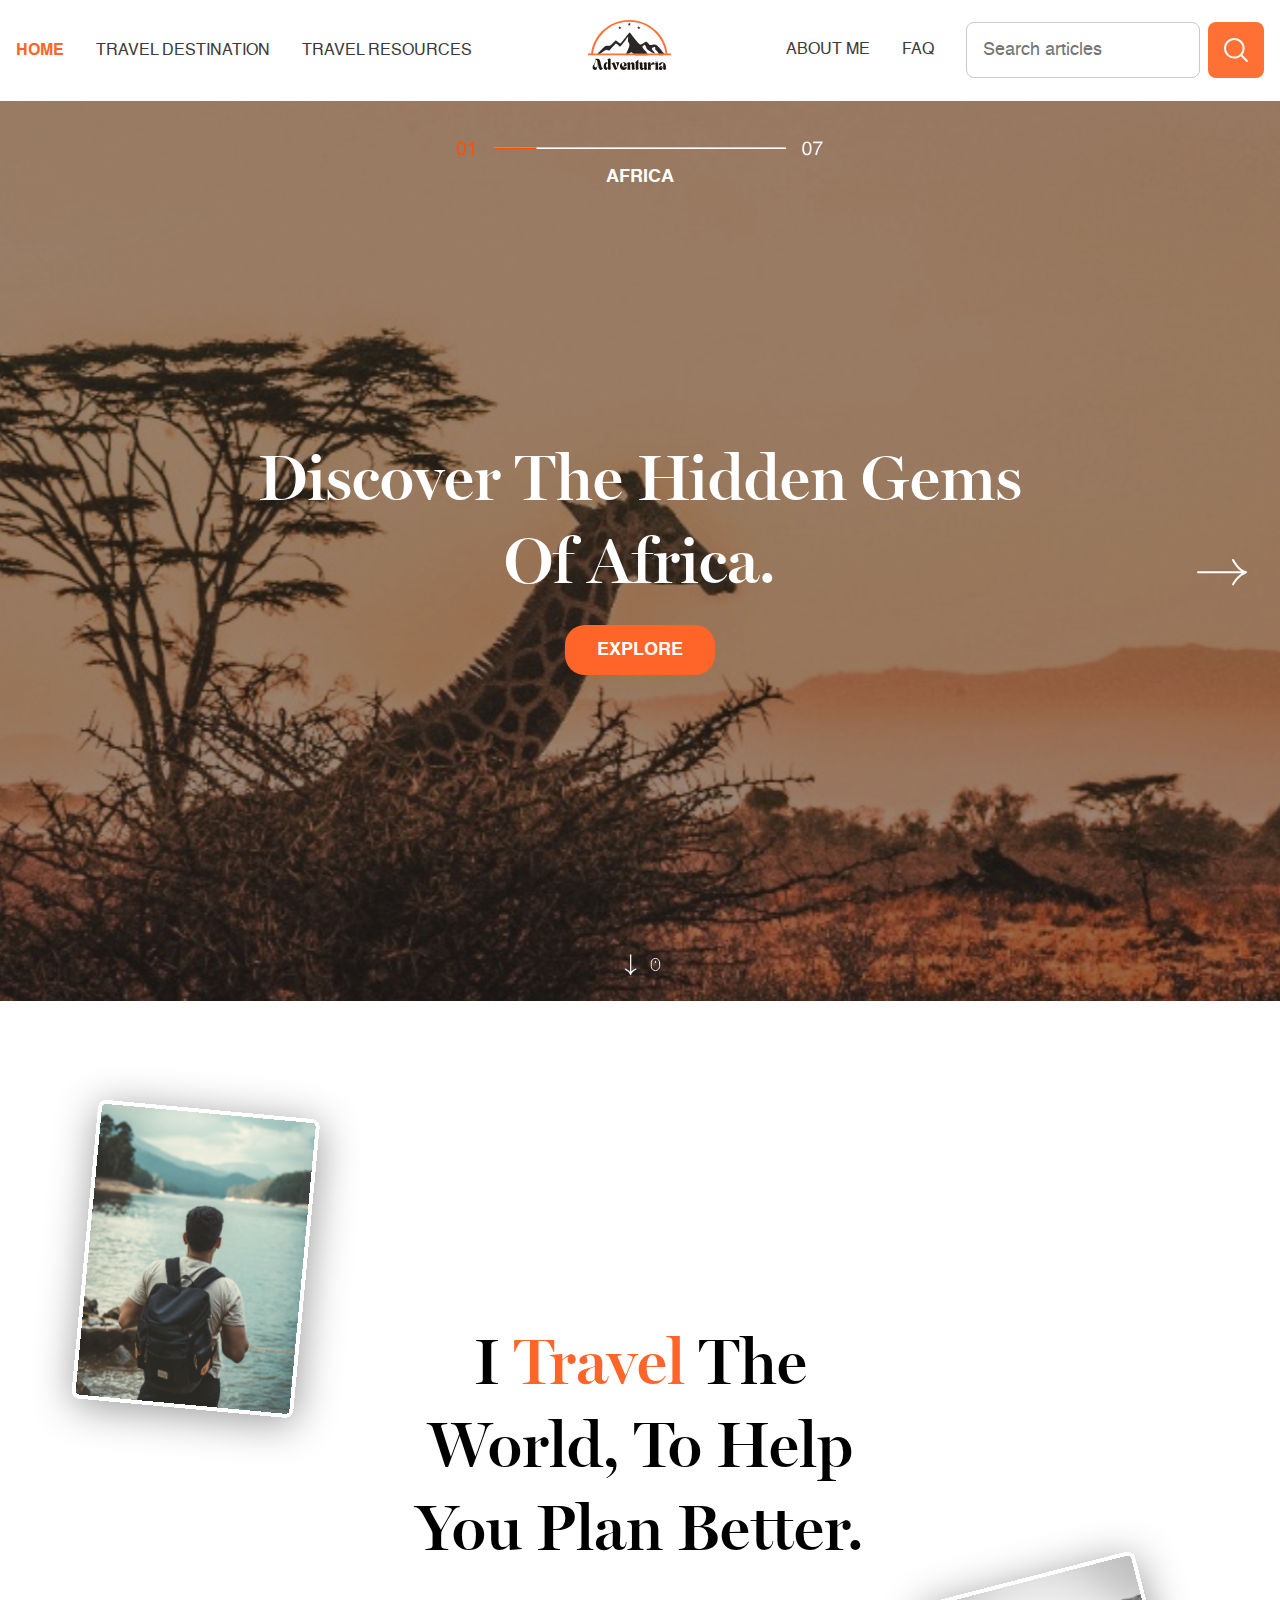
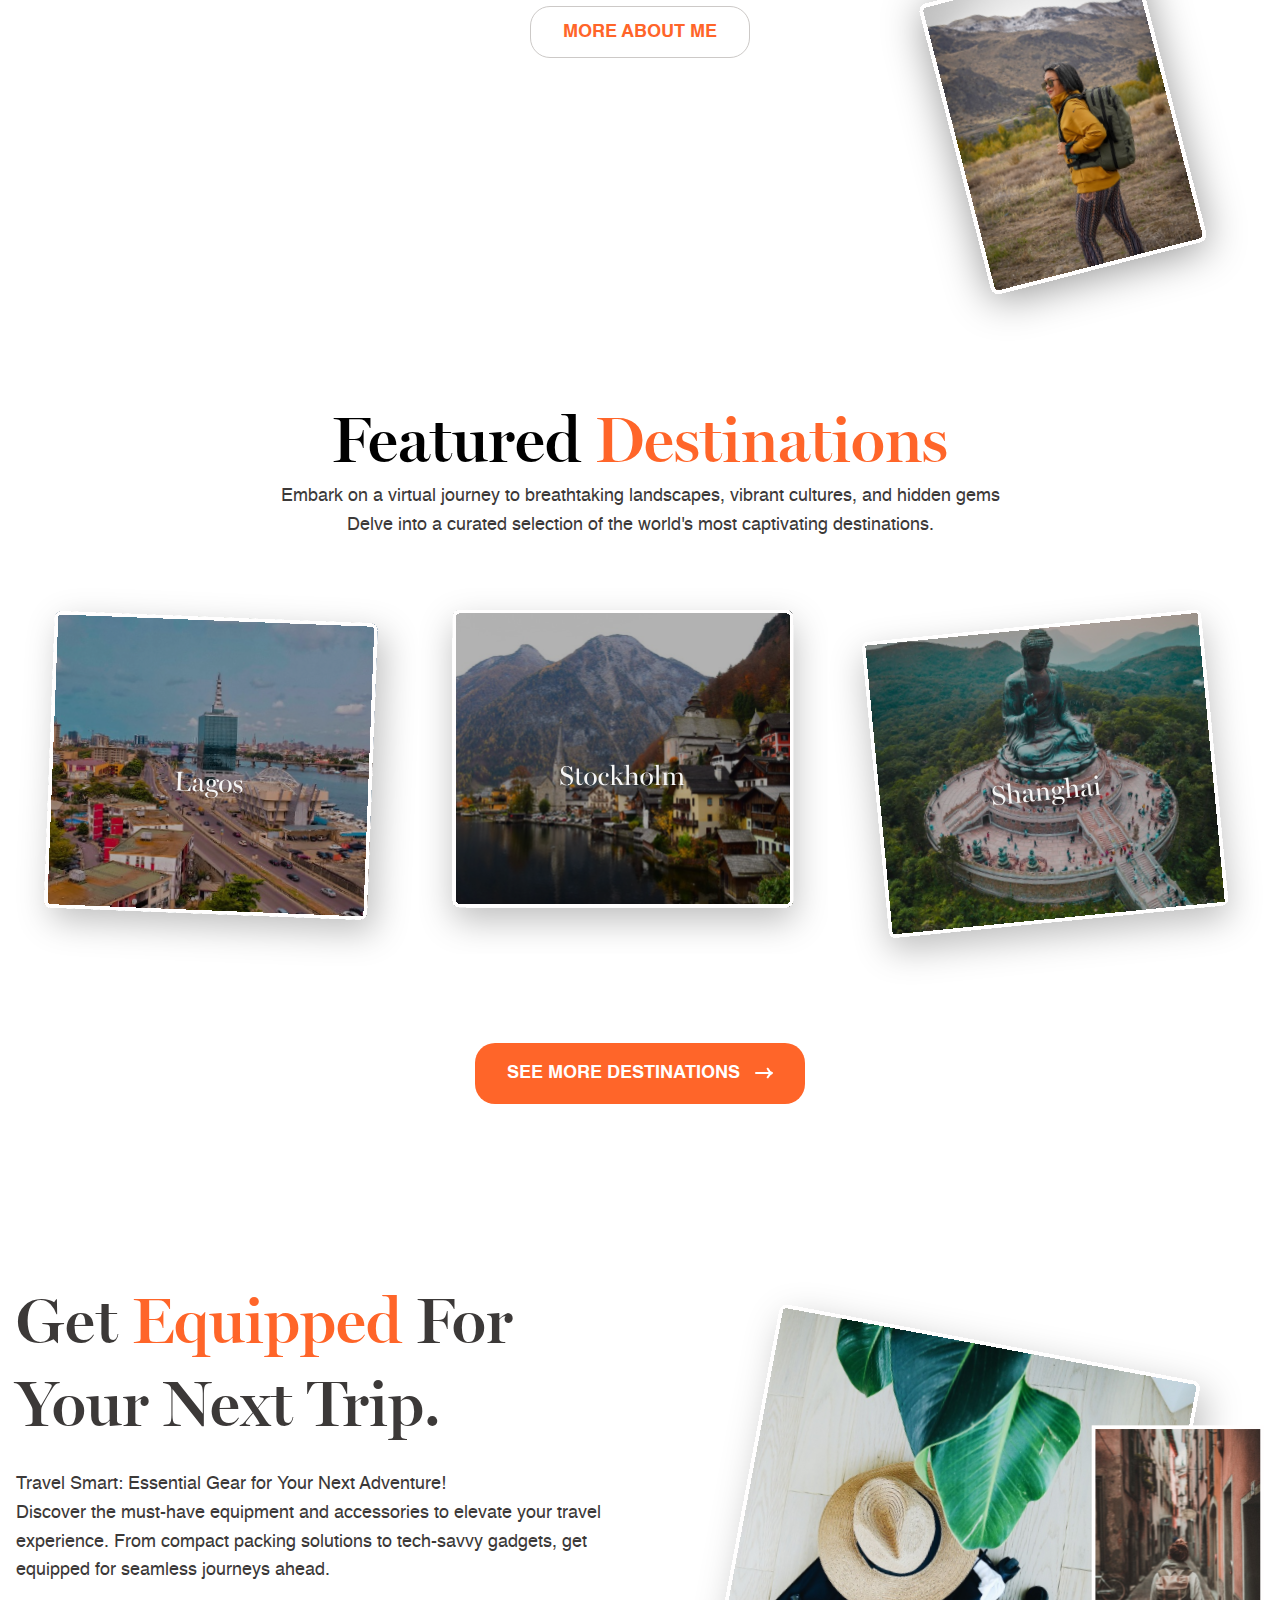
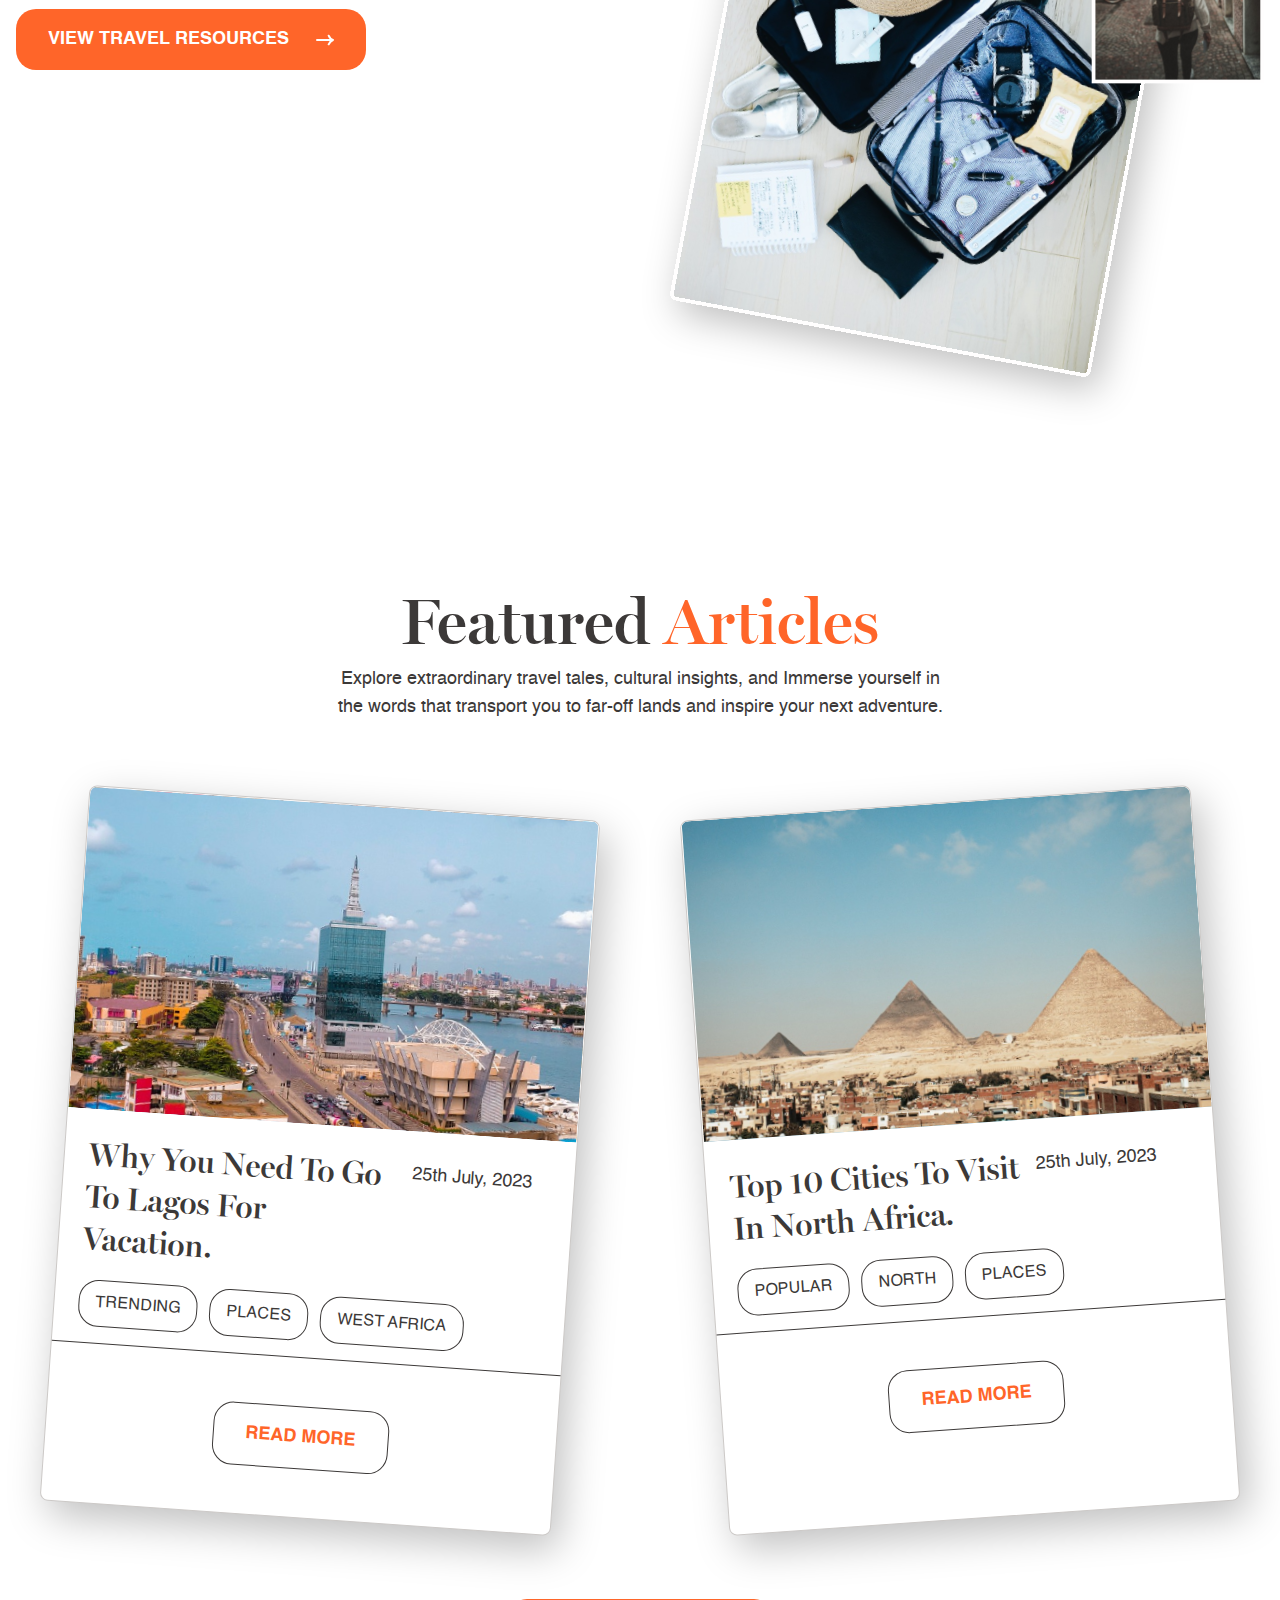
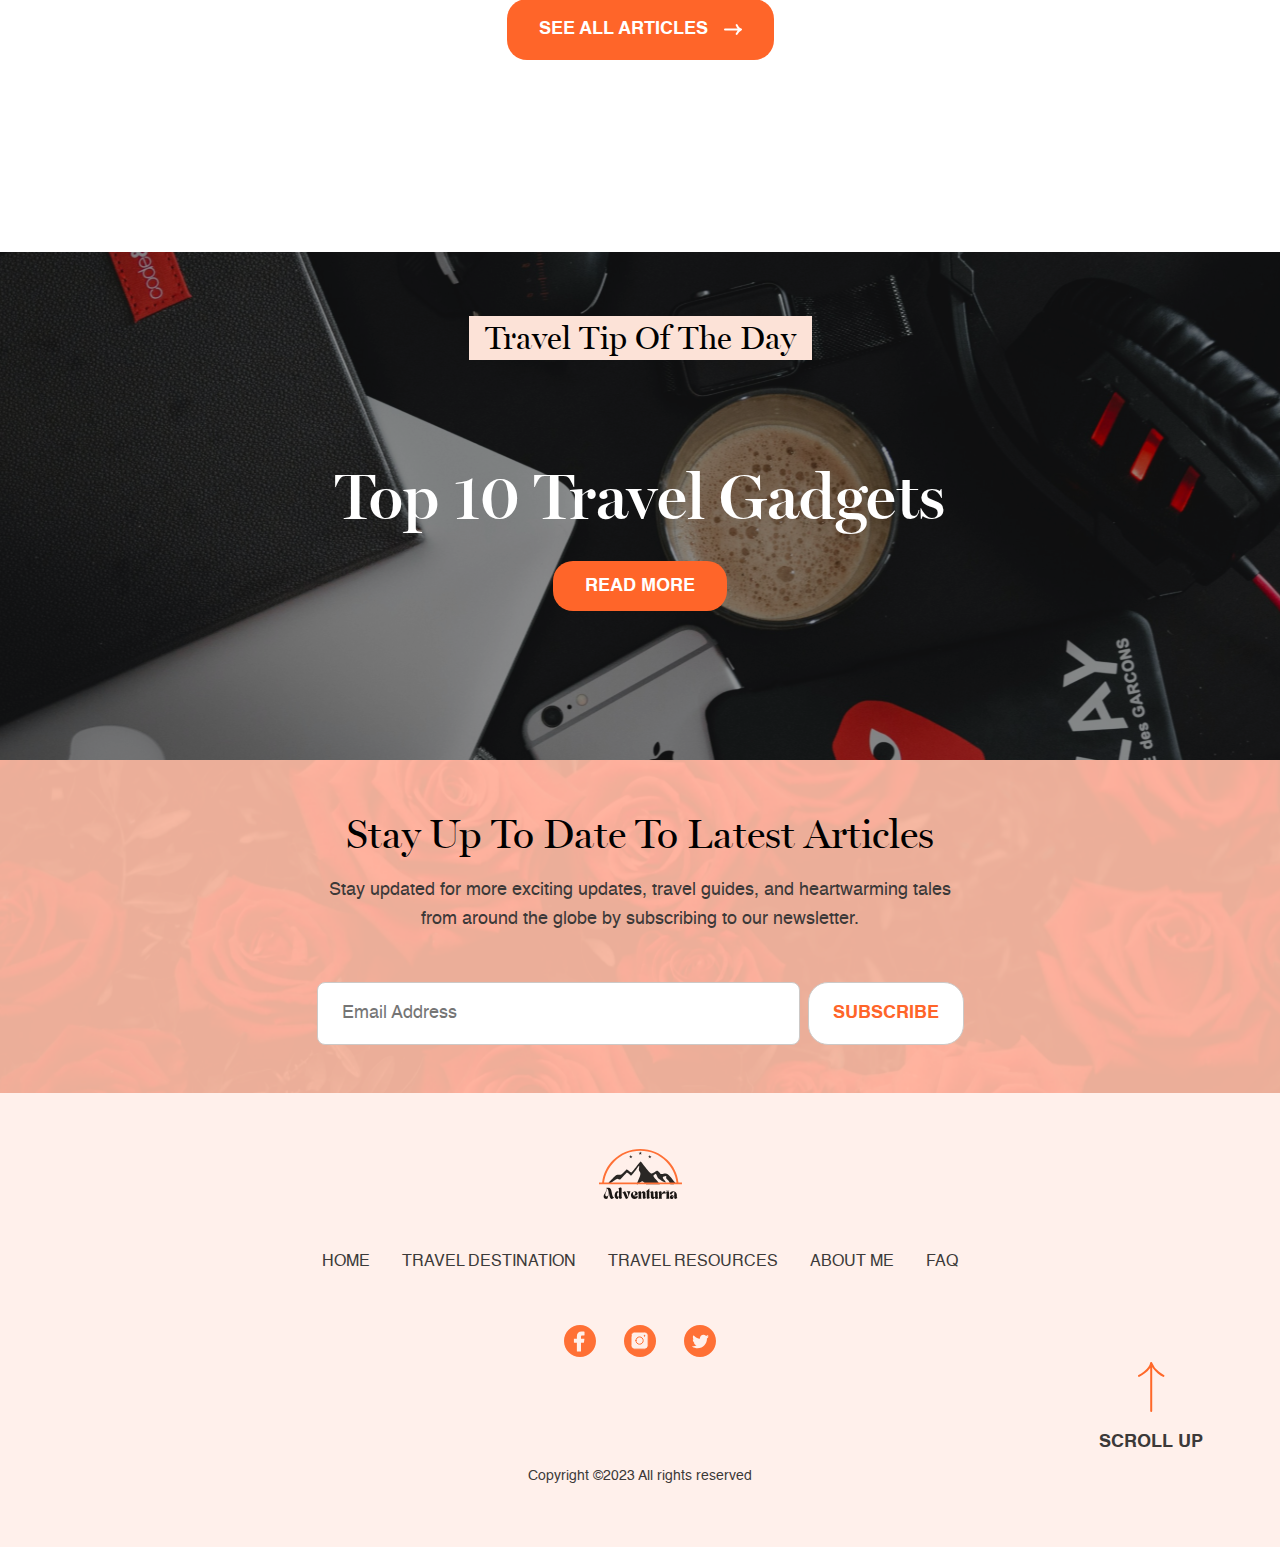
==== commit 6393e2ed: "adjust images" ====
--- a/index.html
+++ b/index.html
@@ -46,7 +46,11 @@
         </ul>
       </nav>
       <nav class="mobile-nav flex">
-        <img src="./images/adventuria-logo.svg" alt="Adventuria logo">
+        <div>
+          <a href="index.html">
+            <img src="./images/adventuria-logo.svg" alt="">
+          </a>
+        </div>
         <ul>
           <li>
             <a class="current" href="index.html">Home</a>
@@ -186,16 +190,14 @@
         </div>
         <div class="swiper-button-next">
           <picture>
-            <source media='(max-width: 768px)'
-                    srcset='./images/swiper-next-mobile.svg'/>
-            <img src='./images/swiper-next.svg'/>
+            <source media='(max-width: 768px)' srcset='./images/swiper-next-mobile.svg' />
+            <img src='./images/swiper-next.svg' />
           </picture>
         </div>
         <div class="swiper-button-prev">
           <picture>
-            <source media='(max-width: 768px)'
-                    srcset='./images/swiper-previous-mobile.svg'/>
-            <img src='./images/swiper-previous.svg'/>
+            <source media='(max-width: 768px)' srcset='./images/swiper-previous-mobile.svg' />
+            <img src='./images/swiper-previous.svg' />
           </picture>
         </div>
       </div>
@@ -210,14 +212,12 @@
           </div>
           <div class="about__img">
             <picture class="traveler-boy">
-              <source media='(max-width: 768px)'
-                      srcset='./images/traveler-boy-mobile.svg'/>
-              <img src='./images/traveler-boy.svg'/>
+              <source media='(max-width: 768px)' srcset='./images/traveler-boy-mobile.svg' />
+              <img src='./images/traveler-boy.svg' alt="A Boy Travelling" />
             </picture>
             <picture class="traveler-girl">
-              <source media='(max-width: 768px)'
-                      srcset='./images/traveler-girl-mobile.svg'/>
-              <img src='./images/traveler-girl.svg'/>
+              <source media='(max-width: 768px)' srcset='./images/traveler-girl-mobile.svg' />
+              <img src='./images/traveler-girl.svg' alt="A Girl Travelling" />
             </picture>
           </div>
         </div>
@@ -227,7 +227,8 @@
         <div class="container">
           <div class="destinations__text">
             <h2>Featured <span class="clr-primary">Destinations</span></h2>
-            <p>Embark on a virtual journey to breathtaking landscapes, vibrant cultures, and hidden gems<br>Delve into a curated selection of the world's most captivating destinations.</p>
+            <p>Embark on a virtual journey to breathtaking landscapes, vibrant cultures, and hidden gems<br>Delve into a
+              curated selection of the world's most captivating destinations.</p>
           </div>
           <div class="destinations__images flex">
             <a href="#"><img src="./images/lagos-destination.svg" alt="Lagos"></a>
@@ -245,25 +246,27 @@
         <div class="container grid">
           <div class="resources__text">
             <h2>Get <span class="clr-primary">Equipped</span> For Your Next Trip.</h2>
-            <p>Travel Smart: Essential Gear for Your Next Adventure!<br>Discover the must-have equipment and accessories to elevate your travel experience. From compact packing solutions to tech-savvy gadgets, get equipped for seamless journeys ahead.</p>
+            <p>Travel Smart: Essential Gear for Your Next Adventure!<br>Discover the must-have equipment and accessories
+              to elevate your travel experience. From compact packing solutions to tech-savvy gadgets, get equipped for
+              seamless journeys ahead.</p>
             <a href="resource.html" class="btn resources__btn flex">
               <span>View Travel Resources</span>
               <img src="./images/arrow-icon.svg" alt="">
             </a>
           </div>
           <picture class="resources__image">
-            <source media='(max-width: 768px)'
-                    srcset='./images/travel-resources-mobile.svg'/>
-            <img src='./images/travel-resources-desktop.svg'/>
+            <source media='(max-width: 768px)' srcset='./images/travel-resources-mobile.svg' />
+            <img src='./images/travel-resources-desktop.svg' />
           </picture>
         </div>
       </section>
-      
+
       <section class="featured-articles">
         <div class="container">
           <div class="featured-articles__text">
             <h2 class="fs-xlarge">Featured <span class="clr-primary">Articles</span></h2>
-            <p>Explore extraordinary travel tales, cultural insights, and Immerse yourself in the words that transport you to far-off lands and inspire your next adventure.</p>
+            <p>Explore extraordinary travel tales, cultural insights, and Immerse yourself in the words that transport
+              you to far-off lands and inspire your next adventure.</p>
           </div>
           <div class="featured-articles__articles flex">
             <article class="featured-article">
@@ -323,7 +326,8 @@
       <div class="container">
         <div class="subscribe__text">
           <h2>Stay Up To Date To Latest Articles</h2>
-          <p>Stay updated for more exciting updates, travel guides, and heartwarming tales from around the globe by subscribing to our newsletter.</p>
+          <p>Stay updated for more exciting updates, travel guides, and heartwarming tales from around the globe by
+            subscribing to our newsletter.</p>
         </div>
         <form class="subscribe__form flex">
           <input type="text" placeholder="Email Address">
--- a/index.css
+++ b/index.css
@@ -123,6 +123,7 @@
 }
 
 .btn {
+  transition: box-shadow 500ms ease-out;
   border: 0;
   outline: none;
   color: inherit;
@@ -194,6 +195,7 @@
   border: 0;
   outline: none;
   background: transparent;
+  transition: box-shadow 500ms ease-out;
 }
 
 .header__form button:hover {
@@ -259,6 +261,10 @@
 }
 
 @media (max-width: 64em) {
+  .header {
+    padding-block: .5rem;
+  }
+
   .header__nav {
     display: none;
   }
@@ -424,10 +430,10 @@
   font-size: var(--fs-normal);
   border-radius: 1.25rem;
   padding: 1rem 2rem;
-  box-shadow: 0px 13px 21px 0px rgba(255, 112, 53, 0.30);
   color: white;
   background-color: hsla(17, 100%, 58%, 1);
 }
+
 
 @media (max-width: 50em) {
   .swiper-slide .container {
@@ -478,11 +484,15 @@
   text-transform: uppercase;
   font-weight: 700;
   font-size: var(--fs-normal);
+  border: 1px solid #CCC9C7;
   border-radius: 1.25rem;
   padding: 1rem 2rem;
-  box-shadow: 0px 13px 21px 0px rgba(255, 112, 53, 0.30);
   color: hsla(17, 100%, 58%, 1);
   background-color: white;
+}
+
+.about__button:hover {
+  box-shadow: 0px 13px 21px 0px rgba(255, 112, 53, 0.30);
 }
 
 .traveler-boy,
@@ -554,7 +564,6 @@
   font-size: var(--fs-normal);
   border-radius: 1.25rem;
   padding: 1rem 2rem;
-  box-shadow: 0px 13px 21px 0px rgba(255, 112, 53, 0.30);
   color: white;
   background-color: hsla(17, 100%, 58%, 1);
 }
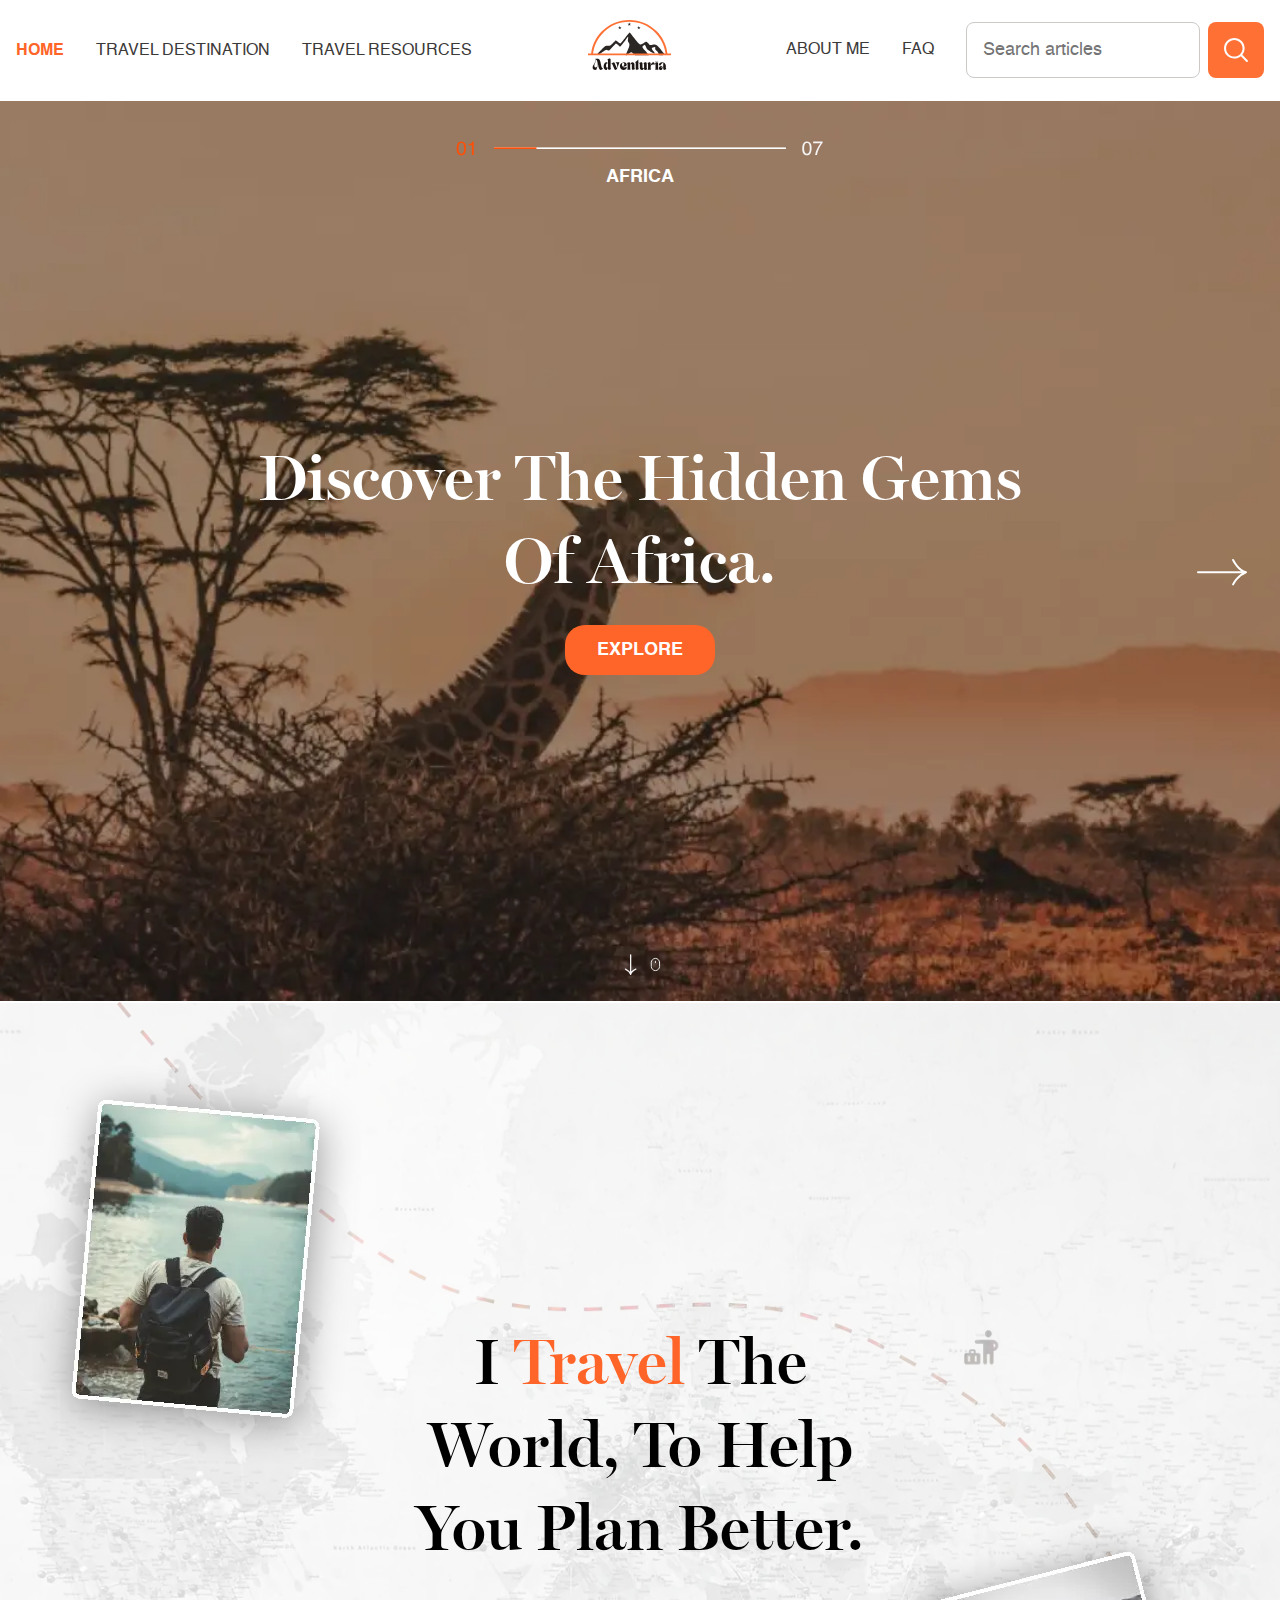
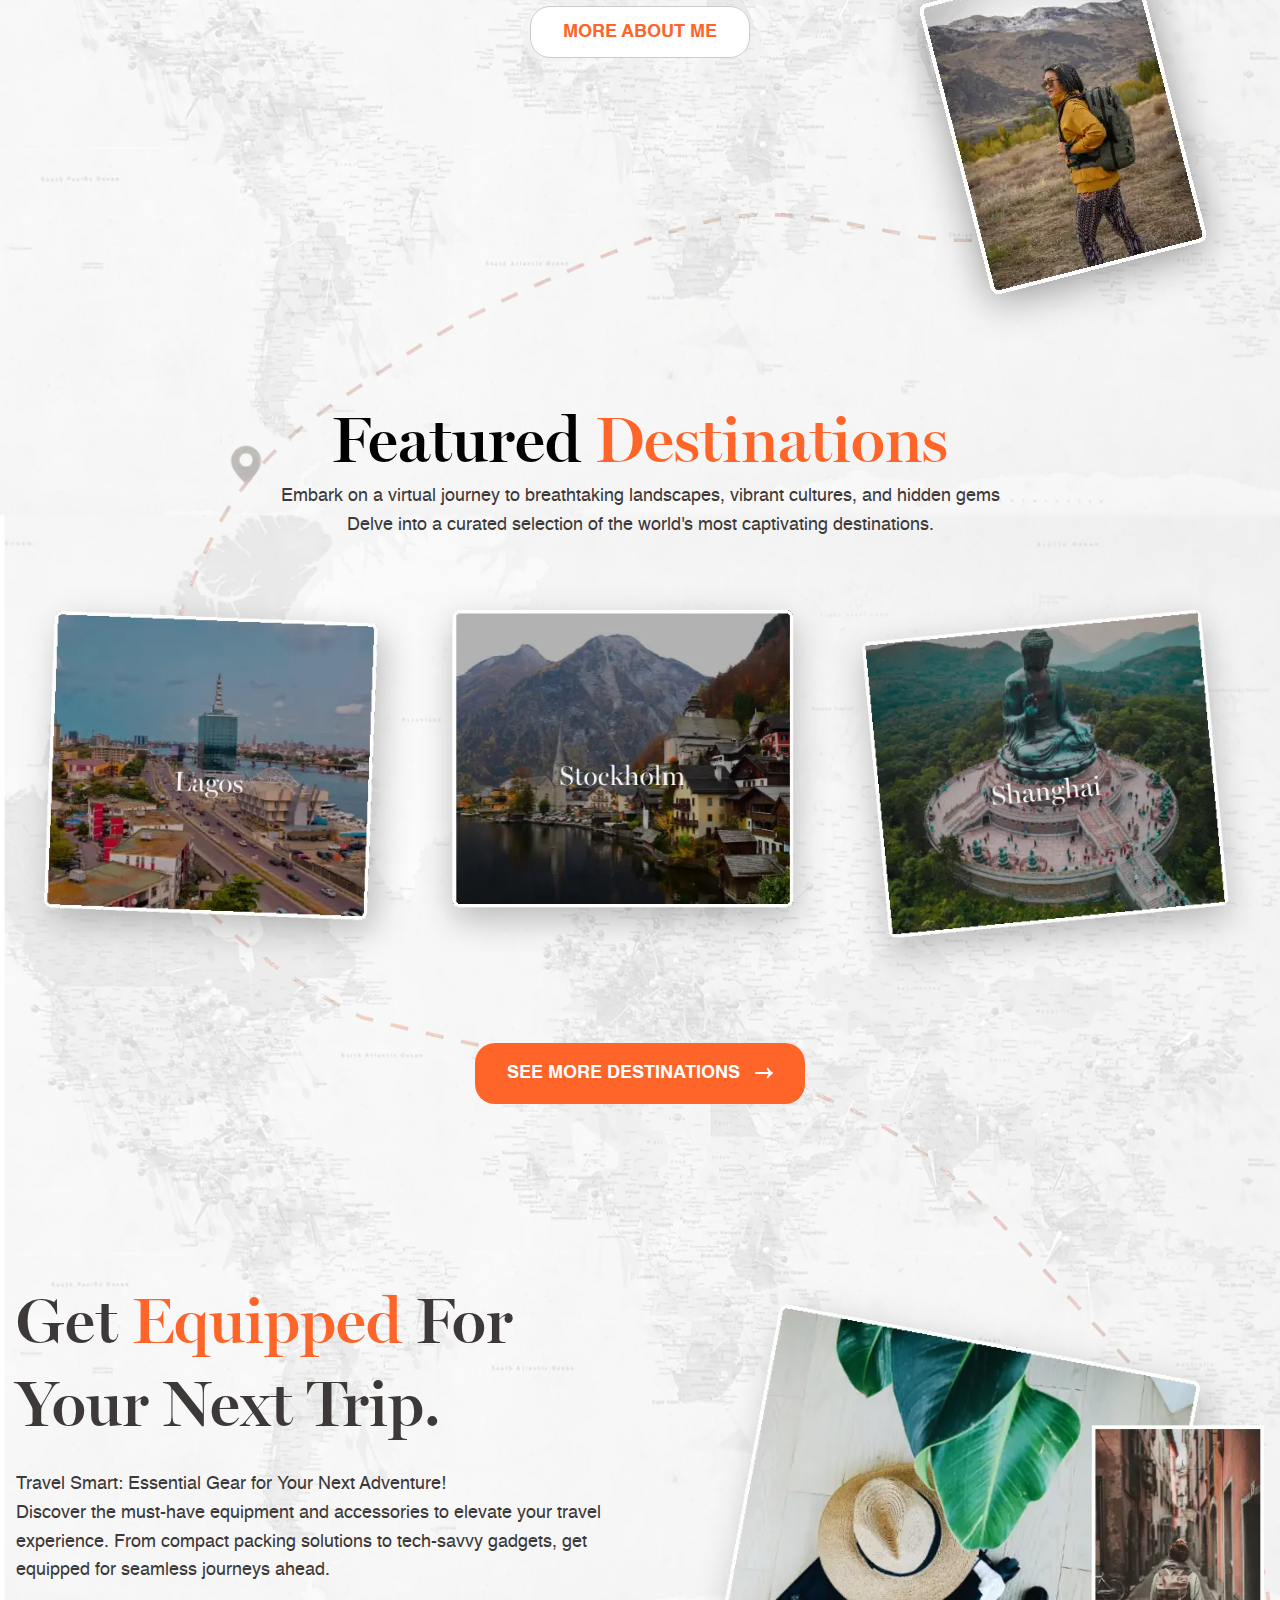
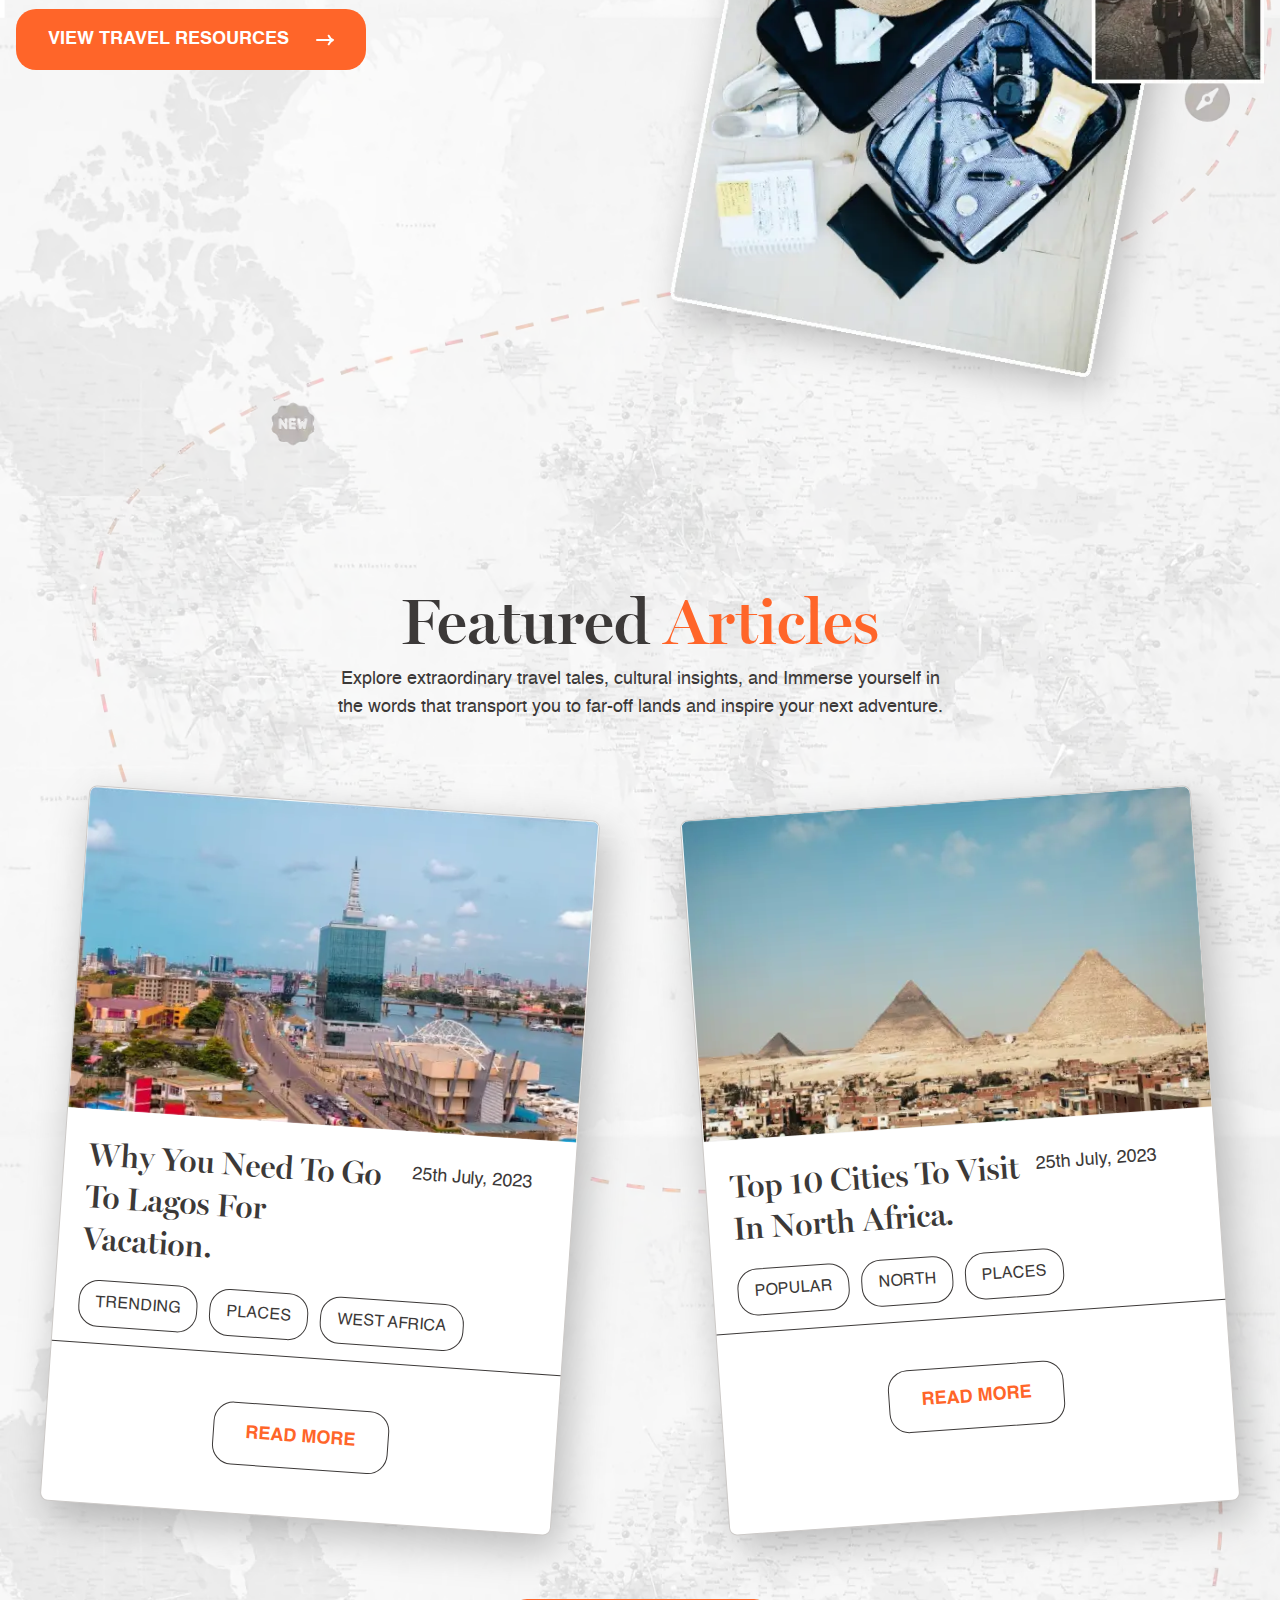
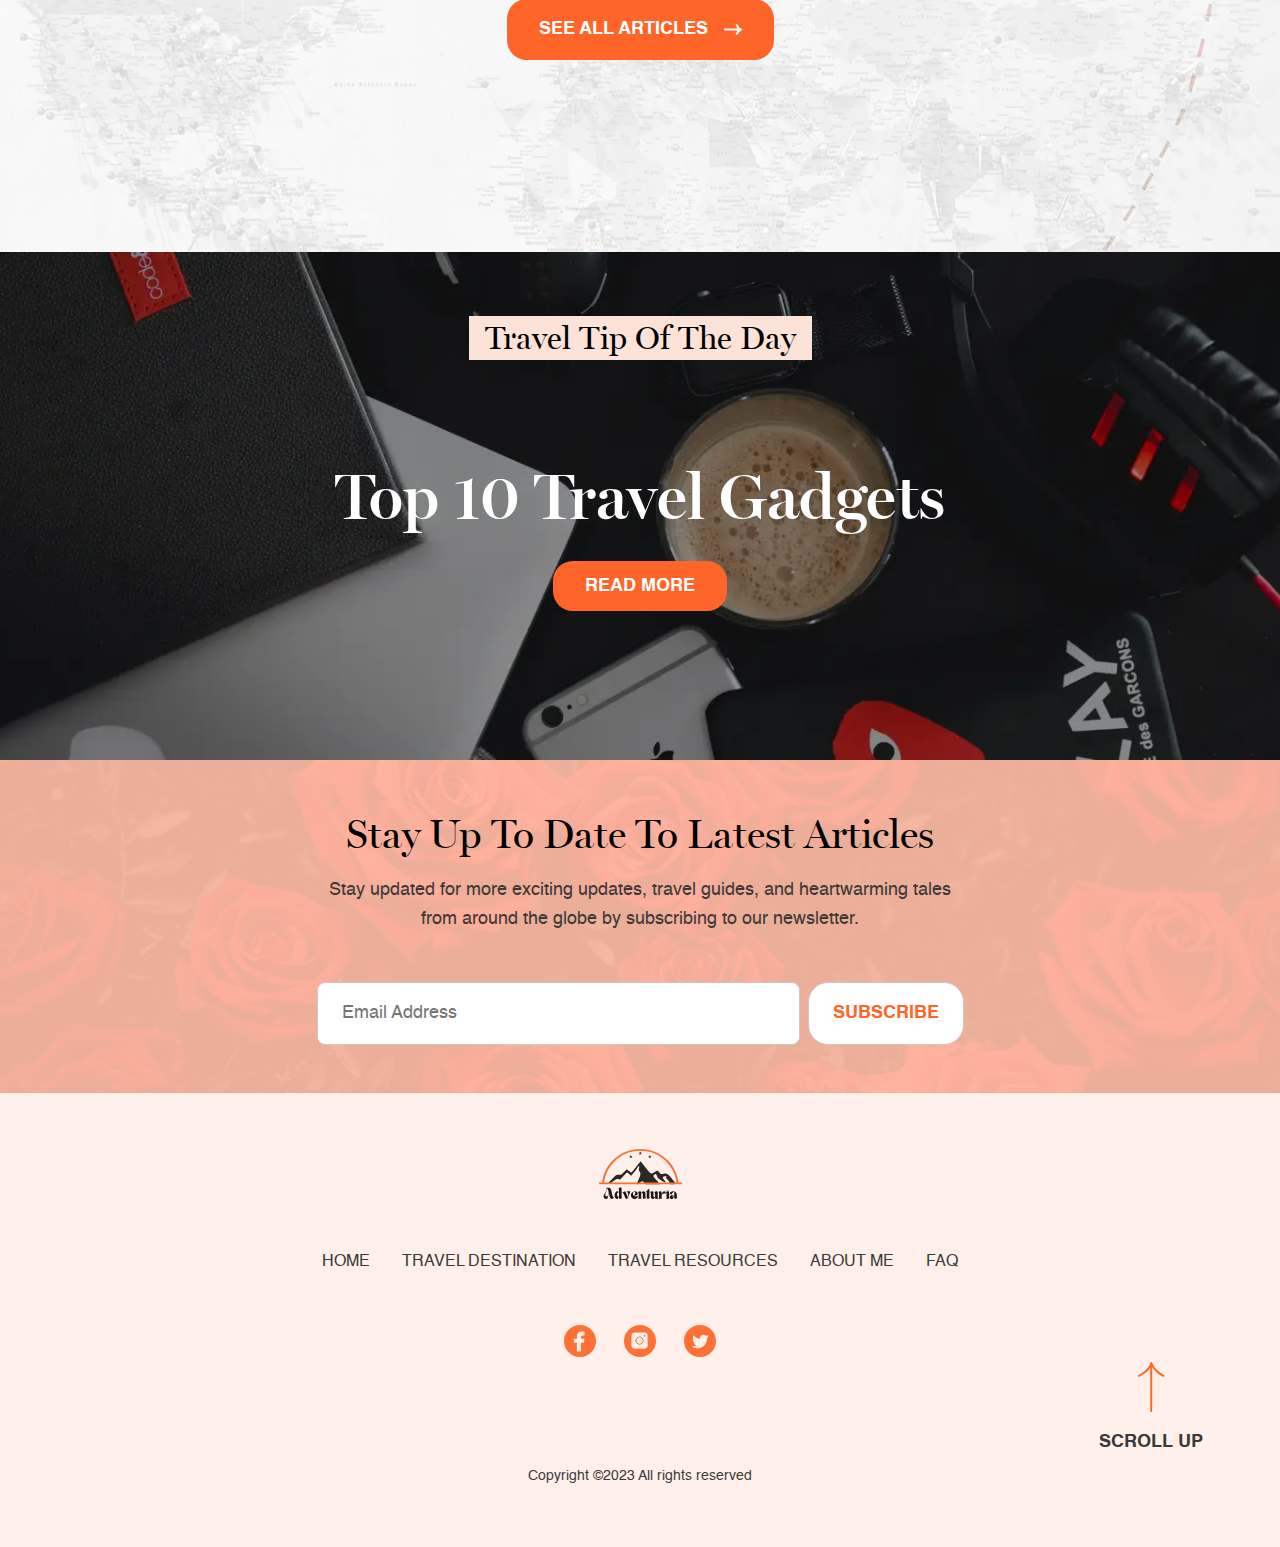
==== commit 6d20184e: "Optimize home page images" ====
--- a/index.html
+++ b/index.html
@@ -212,12 +212,12 @@
           </div>
           <div class="about__img">
             <picture class="traveler-boy">
-              <source media='(max-width: 768px)' srcset='./images/traveler-boy-mobile.svg' />
-              <img src='./images/traveler-boy.svg' alt="A Boy Travelling" />
+              <source media='(max-width: 768px)' srcset='./optimized-images/traveler-boy-mobile.webp' />
+              <img src='./optimized-images/traveler-boy.webp' alt="A Boy Travelling" />
             </picture>
             <picture class="traveler-girl">
-              <source media='(max-width: 768px)' srcset='./images/traveler-girl-mobile.svg' />
-              <img src='./images/traveler-girl.svg' alt="A Girl Travelling" />
+              <source media='(max-width: 768px)' srcset='./optimized-images/traveler-girl-mobile.webp' />
+              <img src='./optimized-images/traveler-girl.webp' alt="A Girl Travelling" />
             </picture>
           </div>
         </div>
@@ -231,9 +231,9 @@
               curated selection of the world's most captivating destinations.</p>
           </div>
           <div class="destinations__images flex">
-            <a href="#"><img src="./images/lagos-destination.svg" alt="Lagos"></a>
-            <a href="#"><img src="./images/stockholm-destination.svg" alt="Stockholm"></a>
-            <a href="#"><img src="./images/shanghai-destination.svg" alt="Shanghai"></a>
+            <a href="#"><img src="./optimized-images/lagos-destination.webp" alt="Lagos"></a>
+            <a href="#"><img src="./optimized-images/stockholm-destination.webp" alt="Stockholm"></a>
+            <a href="#"><img src="./optimized-images/shanghai-destination.webp" alt="Shanghai"></a>
           </div>
           <a href="destination.html" class="btn destinations__btn flex">
             <span>See More Destinations</span>
@@ -255,8 +255,8 @@
             </a>
           </div>
           <picture class="resources__image">
-            <source media='(max-width: 768px)' srcset='./images/travel-resources-mobile.svg' />
-            <img src='./images/travel-resources-desktop.svg' />
+            <source media='(max-width: 768px)' srcset='./optimized-images/travel-resources-mobile.webp'/>
+            <img src='./optimized-images/travel-resources-desktop.webp' alt="Travel Resources"/>
           </picture>
         </div>
       </section>
@@ -270,7 +270,7 @@
           </div>
           <div class="featured-articles__articles flex">
             <article class="featured-article">
-              <img src="./images/articles-lagos.svg" alt="">
+              <img src="./optimized-images/articles-lagos.webp" alt="">
               <div class="featured-article__text">
                 <div class="featured-article__title flex">
                   <h3 class="fs-medium">Why You Need To Go To Lagos For Vacation.</h3>
@@ -285,7 +285,7 @@
               <a href="article.html" class="btn featured-article__btn">Read More</a>
             </article>
             <article class="featured-article">
-              <img src="./images/articles-north-africa.svg" alt="">
+              <img src="./optimized-images/articles-north-africa.webp" alt="">
               <div class="featured-article__text">
                 <div class="featured-article__title flex">
                   <h3 class="fs-medium">Top 10 Cities To Visit In North Africa.</h3>
--- a/index.css
+++ b/index.css
@@ -393,31 +393,31 @@
 }
 
 .hero .africa {
-  background-image: url("./images/hero-africa-bg.svg");
+  background-image: url("./optimized-images/hero-africa-bg.webp");
 }
 
 .hero .europe {
-  background-image: url("./images/hero-europe-bg.svg");
+  background-image: url("./optimized-images/hero-europe-bg.webp");
 }
 
 .hero .asia {
-  background-image: url("./images/hero-asia-bg.svg");
+  background-image: url("./optimized-images/hero-asia-bg.webp");
 }
 
 .hero .antartica {
-  background-image: url("./images/hero-antartica-bg.svg");
+  background-image: url("./optimized-images/hero-antartica-bg.webp");
 }
 
 .hero .oceania {
-  background-image: url("./images/hero-oceania-bg.svg");
+  background-image: url("./optimized-images/hero-oceania-bg.webp");
 }
 
 .hero .south-america {
-  background-image: url("./images/hero-south-america-bg.svg");
+  background-image: url("./optimized-images/hero-south-america-bg.webp");
 }
 
 .hero .north-america {
-  background-image: url("./images/hero-north-america-bg.svg");
+  background-image: url("./optimized-images/hero-north-america-bg.webp");
 }
 
 .hero__text>*:not(:last-child) {
@@ -453,7 +453,7 @@
 
 /* Shared BG */
 .shared-bg {
-  background-image: url("./images/shared-bg.svg");
+  background-image: url("./optimized-images/shared-bg.webp");
   background-repeat: no-repeat;
   /* background-position: center; */
   background-size: cover;
@@ -626,7 +626,7 @@
   padding-block: 4rem 10rem;
   text-align: center;
   color: white;
-  background-image: url("./images/travel-tips-bg.svg");
+  background-image: url("./optimized-images/travel-tips-bg.webp");
   background-repeat: no-repeat;
   background-position: center;
   background-size: cover;
